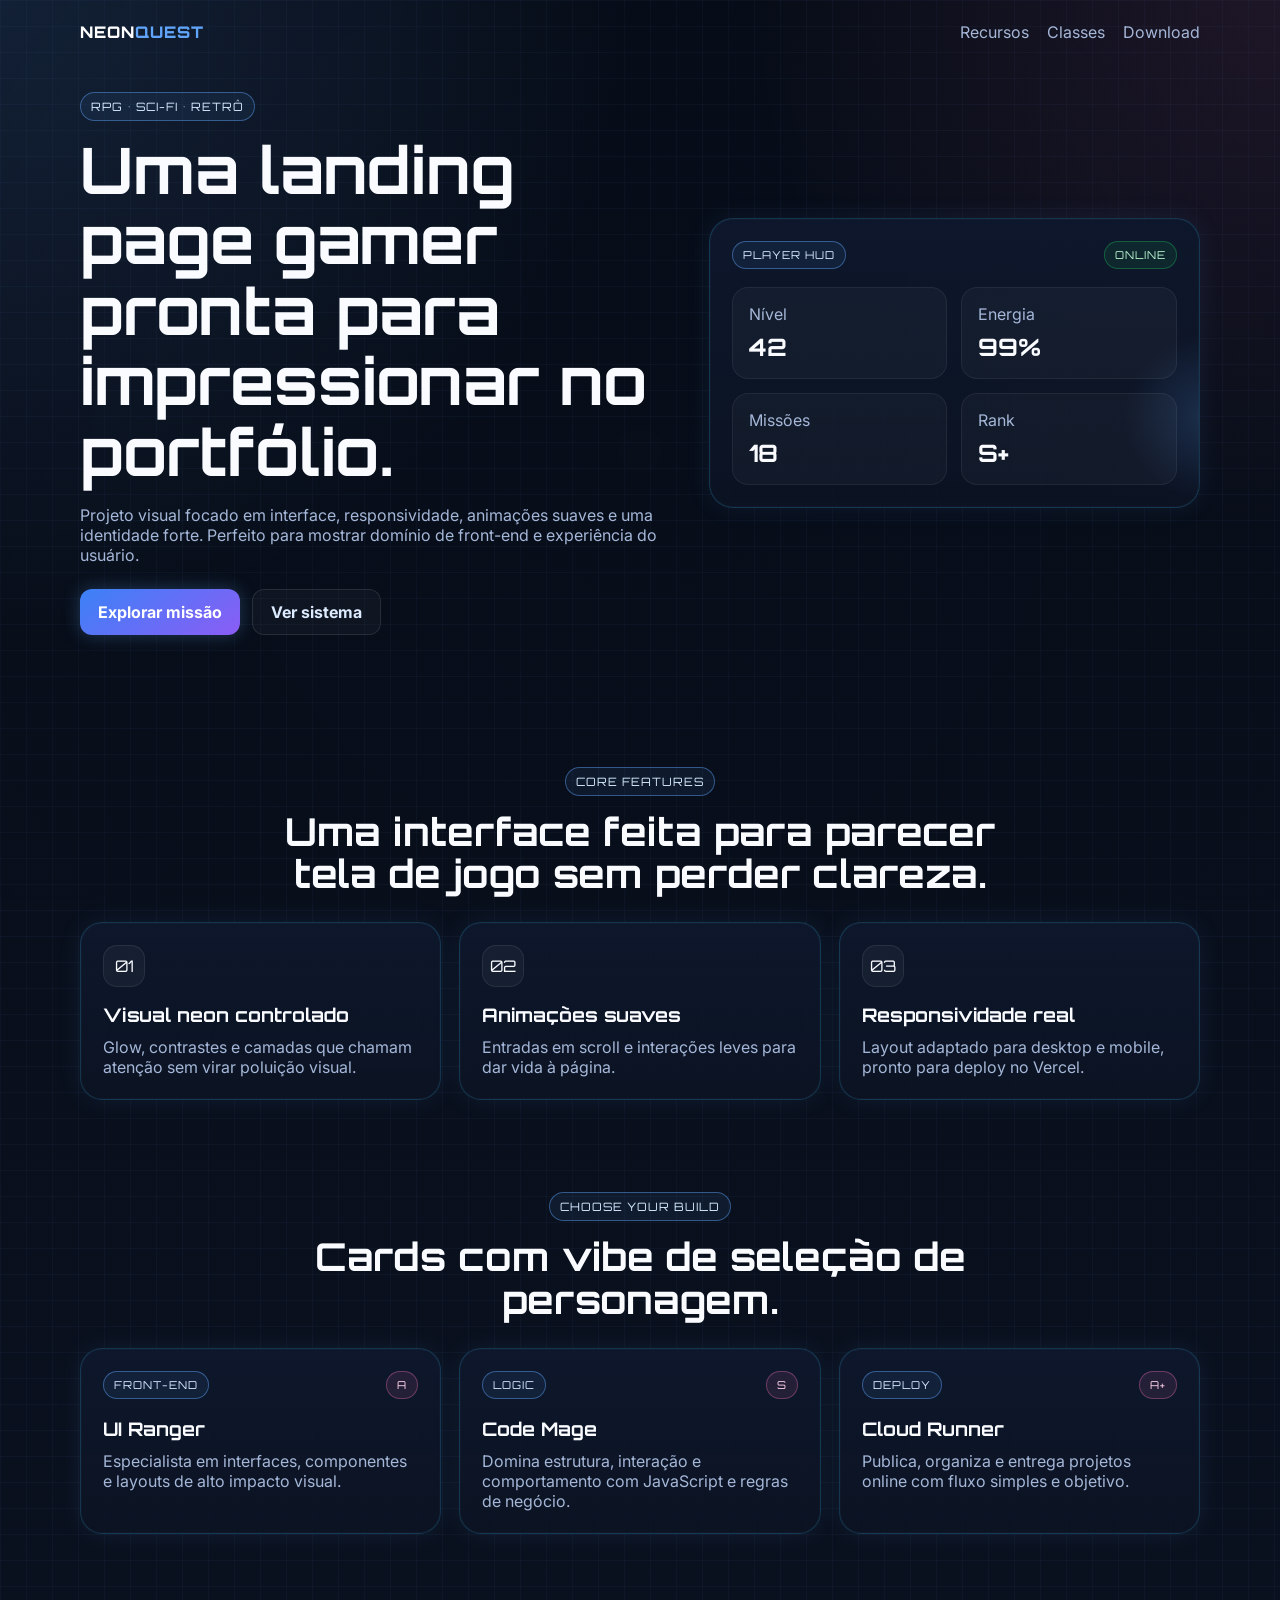
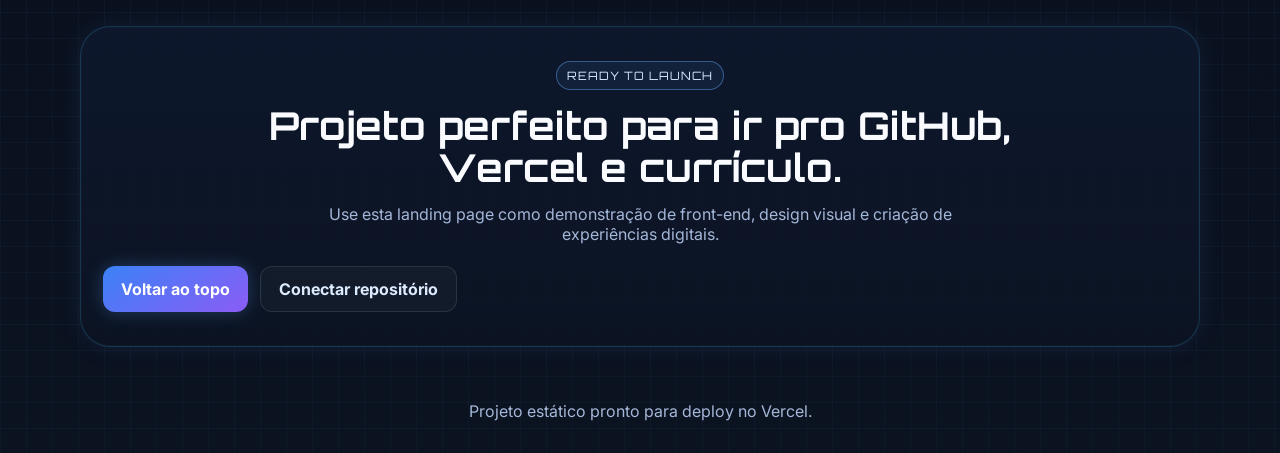
==== index.html @ 458780d5 "Add files via upload" ====
<!DOCTYPE html>
<html lang="pt-BR">
<head>
  <meta charset="UTF-8" />
  <meta name="viewport" content="width=device-width, initial-scale=1.0" />
  <title>Neon Quest | Landing Page Gamer</title>
  <link rel="preconnect" href="https://fonts.googleapis.com">
  <link rel="preconnect" href="https://fonts.gstatic.com" crossorigin>
  <link href="https://fonts.googleapis.com/css2?family=Orbitron:wght@500;700;800&family=Inter:wght@400;500;600;700&display=swap" rel="stylesheet">
  <link rel="stylesheet" href="style.css" />
</head>
<body>
  <div class="noise"></div>

  <header class="hero">
    <nav class="nav container">
      <a href="#topo" class="brand">NEON<span>QUEST</span></a>
      <div class="nav-links">
        <a href="#features">Recursos</a>
        <a href="#classes">Classes</a>
        <a href="#cta">Download</a>
      </div>
    </nav>

    <section id="topo" class="hero-content container">
      <div class="hero-copy reveal">
        <span class="eyebrow">RPG • SCI-FI • RETRÔ</span>
        <h1>Uma landing page gamer pronta para impressionar no portfólio.</h1>
        <p>
          Projeto visual focado em interface, responsividade, animações suaves e uma identidade forte.
          Perfeito para mostrar domínio de front-end e experiência do usuário.
        </p>
        <div class="hero-actions">
          <a href="#cta" class="btn primary">Explorar missão</a>
          <a href="#features" class="btn ghost">Ver sistema</a>
        </div>
      </div>

      <div class="hero-panel reveal delay-1">
        <div class="panel-head">
          <span class="panel-tag">PLAYER HUD</span>
          <span class="panel-status">ONLINE</span>
        </div>

        <div class="stats-grid">
          <article class="stat-card">
            <span>Nível</span>
            <strong>42</strong>
          </article>
          <article class="stat-card">
            <span>Energia</span>
            <strong>99%</strong>
          </article>
          <article class="stat-card">
            <span>Missões</span>
            <strong>18</strong>
          </article>
          <article class="stat-card">
            <span>Rank</span>
            <strong>S+</strong>
          </article>
        </div>
      </div>
    </section>
  </header>

  <main>
    <section id="features" class="section container reveal">
      <div class="section-title">
        <span class="eyebrow">CORE FEATURES</span>
        <h2>Uma interface feita para parecer tela de jogo sem perder clareza.</h2>
      </div>

      <div class="feature-grid">
        <article class="feature-card reveal">
          <span class="feature-icon">01</span>
          <h3>Visual neon controlado</h3>
          <p>Glow, contrastes e camadas que chamam atenção sem virar poluição visual.</p>
        </article>

        <article class="feature-card reveal delay-1">
          <span class="feature-icon">02</span>
          <h3>Animações suaves</h3>
          <p>Entradas em scroll e interações leves para dar vida à página.</p>
        </article>

        <article class="feature-card reveal delay-2">
          <span class="feature-icon">03</span>
          <h3>Responsividade real</h3>
          <p>Layout adaptado para desktop e mobile, pronto para deploy no Vercel.</p>
        </article>
      </div>
    </section>

    <section id="classes" class="section container reveal">
      <div class="section-title">
        <span class="eyebrow">CHOOSE YOUR BUILD</span>
        <h2>Cards com vibe de seleção de personagem.</h2>
      </div>

      <div class="class-grid">
        <article class="class-card reveal">
          <div class="class-top">
            <span class="badge">FRONT-END</span>
            <span class="rank">A</span>
          </div>
          <h3>UI Ranger</h3>
          <p>Especialista em interfaces, componentes e layouts de alto impacto visual.</p>
        </article>

        <article class="class-card reveal delay-1">
          <div class="class-top">
            <span class="badge">LOGIC</span>
            <span class="rank">S</span>
          </div>
          <h3>Code Mage</h3>
          <p>Domina estrutura, interação e comportamento com JavaScript e regras de negócio.</p>
        </article>

        <article class="class-card reveal delay-2">
          <div class="class-top">
            <span class="badge">DEPLOY</span>
            <span class="rank">A+</span>
          </div>
          <h3>Cloud Runner</h3>
          <p>Publica, organiza e entrega projetos online com fluxo simples e objetivo.</p>
        </article>
      </div>
    </section>

    <section id="cta" class="section cta-section container reveal">
      <div class="cta-box">
        <span class="eyebrow">READY TO LAUNCH</span>
        <h2>Projeto perfeito para ir pro GitHub, Vercel e currículo.</h2>
        <p>
          Use esta landing page como demonstração de front-end, design visual e criação de experiências digitais.
        </p>
        <div class="hero-actions">
          <a href="#topo" class="btn primary">Voltar ao topo</a>
          <a href="https://github.com" target="_blank" class="btn ghost">Conectar repositório</a>
        </div>
      </div>
    </section>
  </main>

  <footer class="footer">
    <p>Projeto estático pronto para deploy no Vercel.</p>
  </footer>

  <script src="script.js"></script>
</body>
</html>
---- style.css ----
:root {
  --bg: #070d18;
  --bg-2: #0b1220;
  --panel: rgba(12, 20, 36, 0.86);
  --line: rgba(56, 189, 248, 0.2);
  --line-strong: rgba(96, 165, 250, 0.45);
  --text: #f9fbff;
  --muted: #a5b7d8;
  --primary: #60a5fa;
  --pink: #f472b6;
  --violet: #8b5cf6;
}

* {
  box-sizing: border-box;
  margin: 0;
  padding: 0;
}

html {
  scroll-behavior: smooth;
}

body {
  min-height: 100vh;
  font-family: 'Inter', sans-serif;
  color: var(--text);
  background:
    radial-gradient(circle at top right, rgba(244, 114, 182, 0.1), transparent 22%),
    radial-gradient(circle at top left, rgba(96, 165, 250, 0.14), transparent 26%),
    linear-gradient(rgba(96, 165, 250, 0.045) 1px, transparent 1px),
    linear-gradient(90deg, rgba(96, 165, 250, 0.045) 1px, transparent 1px),
    linear-gradient(180deg, var(--bg), var(--bg-2));
  background-size: auto, auto, 26px 26px, 26px 26px, auto;
  overflow-x: hidden;
}

.noise {
  position: fixed;
  inset: 0;
  pointer-events: none;
  opacity: 0.2;
  background: radial-gradient(circle at center, transparent 0%, rgba(7, 13, 24, 0.35) 100%);
}

.container {
  width: min(1120px, calc(100% - 40px));
  margin: 0 auto;
  position: relative;
  z-index: 1;
}

.nav {
  display: flex;
  justify-content: space-between;
  align-items: center;
  padding: 22px 0 8px;
}

.brand {
  text-decoration: none;
  color: #fff;
  font-family: 'Orbitron', sans-serif;
  font-weight: 800;
  letter-spacing: 1px;
}

.brand span {
  color: var(--primary);
}

.nav-links {
  display: flex;
  gap: 18px;
  flex-wrap: wrap;
}

.nav-links a {
  color: var(--muted);
  text-decoration: none;
}

.hero {
  padding-bottom: 32px;
}

.hero-content {
  display: grid;
  grid-template-columns: 1.1fr 0.9fr;
  gap: 28px;
  align-items: center;
  padding: 42px 0 28px;
}

.eyebrow {
  display: inline-flex;
  margin-bottom: 14px;
  padding: 6px 10px;
  border-radius: 999px;
  border: 1px solid var(--line-strong);
  background: rgba(96, 165, 250, 0.08);
  color: #d7ebff;
  font-family: 'Orbitron', sans-serif;
  font-size: 0.72rem;
  letter-spacing: 1px;
}

.hero-copy h1,
.section-title h2,
.cta-box h2 {
  font-family: 'Orbitron', sans-serif;
  line-height: 1.1;
}

.hero-copy h1 {
  font-size: clamp(2.5rem, 5vw, 4.6rem);
  max-width: 620px;
}

.hero-copy p,
.section-title p,
.feature-card p,
.class-card p,
.cta-box p {
  color: var(--muted);
}

.hero-copy p {
  margin: 18px 0 24px;
  max-width: 600px;
  font-size: 1rem;
}

.hero-actions {
  display: flex;
  gap: 12px;
  flex-wrap: wrap;
}

.btn {
  display: inline-flex;
  align-items: center;
  justify-content: center;
  min-height: 46px;
  padding: 0 18px;
  border-radius: 12px;
  text-decoration: none;
  font-weight: 700;
  transition: transform 0.2s ease, box-shadow 0.2s ease, background 0.2s ease;
}

.btn:hover {
  transform: translateY(-2px);
}

.btn.primary {
  color: #fff;
  background: linear-gradient(145deg, #3b82f6, #8b5cf6);
  box-shadow: 0 0 18px rgba(96, 165, 250, 0.28);
}

.btn.ghost {
  color: #dcebff;
  border: 1px solid rgba(255,255,255,0.1);
  background: rgba(255,255,255,0.03);
}

.hero-panel,
.feature-card,
.class-card,
.cta-box {
  background: linear-gradient(180deg, rgba(14, 24, 44, 0.96), var(--panel));
  border: 1px solid var(--line);
  box-shadow: 0 0 26px rgba(96, 165, 250, 0.09), inset 0 0 0 1px rgba(255,255,255,0.02);
}

.hero-panel {
  border-radius: 24px;
  padding: 22px;
  position: relative;
  overflow: hidden;
}

.hero-panel::before {
  content: "";
  position: absolute;
  inset: auto -20% 0 auto;
  width: 180px;
  height: 180px;
  background: radial-gradient(circle, rgba(96, 165, 250, 0.18), transparent 65%);
}

.panel-head,
.class-top {
  display: flex;
  justify-content: space-between;
  gap: 12px;
  align-items: center;
  margin-bottom: 18px;
}

.panel-tag,
.panel-status,
.badge,
.rank {
  padding: 6px 10px;
  border-radius: 999px;
  font-family: 'Orbitron', sans-serif;
  font-size: 0.68rem;
  letter-spacing: 1px;
}

.panel-tag,
.badge {
  background: rgba(96, 165, 250, 0.08);
  border: 1px solid var(--line-strong);
  color: #d4e8ff;
}

.panel-status {
  background: rgba(34, 197, 94, 0.1);
  border: 1px solid rgba(34, 197, 94, 0.35);
  color: #b8f5cf;
}

.rank {
  background: rgba(244, 114, 182, 0.1);
  border: 1px solid rgba(244, 114, 182, 0.35);
  color: #ffd3eb;
}

.stats-grid {
  display: grid;
  grid-template-columns: repeat(2, minmax(0, 1fr));
  gap: 14px;
}

.stat-card {
  border-radius: 16px;
  padding: 16px;
  background: rgba(255,255,255,0.03);
  border: 1px solid rgba(255,255,255,0.06);
}

.stat-card span {
  display: block;
  color: var(--muted);
  margin-bottom: 8px;
}

.stat-card strong {
  font-family: 'Orbitron', sans-serif;
  font-size: 1.5rem;
}

.section {
  padding: 72px 0 20px;
}

.section-title {
  text-align: center;
  max-width: 780px;
  margin: 0 auto 28px;
}

.section-title h2 {
  font-size: clamp(1.8rem, 3vw, 3rem);
}

.feature-grid,
.class-grid {
  display: grid;
  gap: 18px;
  grid-template-columns: repeat(3, minmax(0, 1fr));
}

.feature-card,
.class-card {
  position: relative;
  border-radius: 22px;
  padding: 22px;
  transition: transform 0.22s ease, border-color 0.22s ease, box-shadow 0.22s ease;
  overflow: hidden;
}

.feature-card::before,
.class-card::before {
  content: "";
  position: absolute;
  top: 16px;
  left: -12px;
  width: 4px;
  height: calc(100% - 32px);
  border-radius: 999px;
  background: linear-gradient(180deg, var(--primary), var(--pink));
  opacity: 0;
  transition: opacity 0.22s ease, left 0.22s ease;
}

.feature-card:hover,
.class-card:hover {
  transform: translateX(10px) translateY(-4px);
  border-color: var(--line-strong);
  box-shadow: 0 0 28px rgba(96, 165, 250, 0.18);
}

.feature-card:hover::before,
.class-card:hover::before {
  opacity: 1;
  left: 12px;
}

.feature-icon {
  display: inline-flex;
  width: 42px;
  height: 42px;
  align-items: center;
  justify-content: center;
  border-radius: 14px;
  background: rgba(255,255,255,0.04);
  border: 1px solid rgba(255,255,255,0.08);
  font-family: 'Orbitron', sans-serif;
  margin-bottom: 16px;
}

.feature-card h3,
.class-card h3 {
  font-family: 'Orbitron', sans-serif;
  margin-bottom: 10px;
}

.cta-section {
  padding-bottom: 54px;
}

.cta-box {
  border-radius: 30px;
  text-align: center;
  padding: 34px 22px;
}

.cta-box h2 {
  max-width: 760px;
  margin: 0 auto;
  font-size: clamp(1.8rem, 3vw, 2.8rem);
}

.cta-box p {
  max-width: 650px;
  margin: 16px auto 22px;
}

.footer {
  text-align: center;
  color: var(--muted);
  padding: 0 20px 32px;
}

.reveal {
  opacity: 0;
  transform: translateY(24px);
  transition: opacity 0.7s ease, transform 0.7s ease;
}

.reveal.show {
  opacity: 1;
  transform: translateY(0);
}

.delay-1 {
  transition-delay: 0.12s;
}

.delay-2 {
  transition-delay: 0.22s;
}

@media (max-width: 980px) {
  .hero-content,
  .feature-grid,
  .class-grid {
    grid-template-columns: 1fr;
  }

  .hero-copy h1 {
    max-width: none;
  }
}

@media (max-width: 720px) {
  .nav {
    flex-direction: column;
    gap: 14px;
  }

  .nav-links {
    justify-content: center;
  }

  .stats-grid {
    grid-template-columns: 1fr 1fr;
  }
}

@media (max-width: 520px) {
  .stats-grid {
    grid-template-columns: 1fr;
  }
}
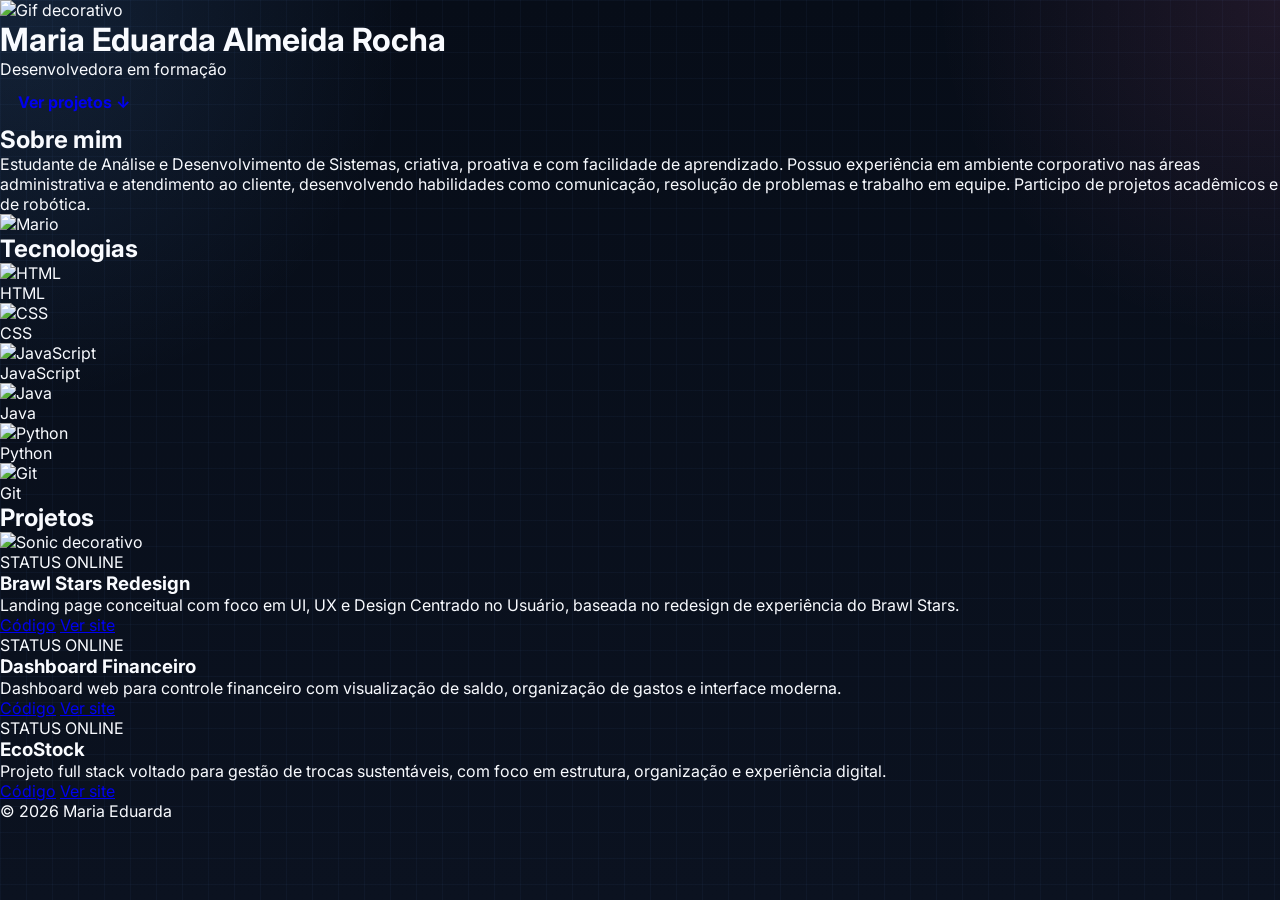
==== commit 7e89f554: "Update index.html" ====
--- a/index.html
+++ b/index.html
@@ -1,152 +1,130 @@
 <!DOCTYPE html>
-<html lang="pt-BR">
+<html lang="pt-br">
 <head>
-  <meta charset="UTF-8" />
-  <meta name="viewport" content="width=device-width, initial-scale=1.0" />
-  <title>Neon Quest | Landing Page Gamer</title>
+<link rel="icon" href="https://media.tenor.com/RDN--Z-LMFgAAAAi/sonic-sonic-advance.gif" type="image/png">
+  <meta charset="UTF-8">
+  <meta name="viewport" content="width=device-width, initial-scale=1.0">
+  <title>Maria Eduarda | Portfólio</title>
+
   <link rel="preconnect" href="https://fonts.googleapis.com">
   <link rel="preconnect" href="https://fonts.gstatic.com" crossorigin>
-  <link href="https://fonts.googleapis.com/css2?family=Orbitron:wght@500;700;800&family=Inter:wght@400;500;600;700&display=swap" rel="stylesheet">
-  <link rel="stylesheet" href="style.css" />
+  <link href="https://fonts.googleapis.com/css2?family=Orbitron:wght@400;600;700&family=Inter:wght@400;500;600&display=swap" rel="stylesheet">
+
+  <link rel="stylesheet" href="style.css">
 </head>
 <body>
-  <div class="noise"></div>
 
-  <header class="hero">
-    <nav class="nav container">
-      <a href="#topo" class="brand">NEON<span>QUEST</span></a>
-      <div class="nav-links">
-        <a href="#features">Recursos</a>
-        <a href="#classes">Classes</a>
-        <a href="#cta">Download</a>
-      </div>
-    </nav>
+  <header>
+    <img src="https://media.tenor.com/698Kh7cOm18AAAAi/shadow-the-hedgehog.gif" alt="Gif decorativo" class="char-topo">
 
-    <section id="topo" class="hero-content container">
-      <div class="hero-copy reveal">
-        <span class="eyebrow">RPG • SCI-FI • RETRÔ</span>
-        <h1>Uma landing page gamer pronta para impressionar no portfólio.</h1>
-        <p>
-          Projeto visual focado em interface, responsividade, animações suaves e uma identidade forte.
-          Perfeito para mostrar domínio de front-end e experiência do usuário.
-        </p>
-        <div class="hero-actions">
-          <a href="#cta" class="btn primary">Explorar missão</a>
-          <a href="#features" class="btn ghost">Ver sistema</a>
-        </div>
+    <h1>Maria Eduarda Almeida Rocha</h1>
+    <p>Desenvolvedora em formação</p>
+    <a href="#projetos" class="btn destaque">Ver projetos ↓</a>
+  </header>
+
+  <section class="sobre">
+    <h2>Sobre mim</h2>
+    <p>
+      Estudante de Análise e Desenvolvimento de Sistemas, criativa, proativa e com facilidade de aprendizado.
+      Possuo experiência em ambiente corporativo nas áreas administrativa e atendimento ao cliente, desenvolvendo habilidades como comunicação,
+      resolução de problemas e trabalho em equipe. Participo de projetos acadêmicos e de robótica.
+    </p>
+  </section>
+
+  <section class="skills">
+    <div class="decoracao-titulo">
+      <img src="https://media.tenor.com/xXUf2hMuLo8AAAAi/16-bit-mario.gif" alt="Mario" class="char-section">
+    </div>
+
+    <h2>Tecnologias</h2>
+
+    <div class="grid">
+      <div class="tech">
+        <img src="https://cdn.jsdelivr.net/gh/devicons/devicon/icons/html5/html5-original.svg" alt="HTML">
+        <p>HTML</p>
       </div>
 
-      <div class="hero-panel reveal delay-1">
-        <div class="panel-head">
-          <span class="panel-tag">PLAYER HUD</span>
-          <span class="panel-status">ONLINE</span>
-        </div>
-
-        <div class="stats-grid">
-          <article class="stat-card">
-            <span>Nível</span>
-            <strong>42</strong>
-          </article>
-          <article class="stat-card">
-            <span>Energia</span>
-            <strong>99%</strong>
-          </article>
-          <article class="stat-card">
-            <span>Missões</span>
-            <strong>18</strong>
-          </article>
-          <article class="stat-card">
-            <span>Rank</span>
-            <strong>S+</strong>
-          </article>
-        </div>
-      </div>
-    </section>
-  </header>
-
-  <main>
-    <section id="features" class="section container reveal">
-      <div class="section-title">
-        <span class="eyebrow">CORE FEATURES</span>
-        <h2>Uma interface feita para parecer tela de jogo sem perder clareza.</h2>
+      <div class="tech">
+        <img src="https://cdn.jsdelivr.net/gh/devicons/devicon/icons/css3/css3-original.svg" alt="CSS">
+        <p>CSS</p>
       </div>
 
-      <div class="feature-grid">
-        <article class="feature-card reveal">
-          <span class="feature-icon">01</span>
-          <h3>Visual neon controlado</h3>
-          <p>Glow, contrastes e camadas que chamam atenção sem virar poluição visual.</p>
-        </article>
-
-        <article class="feature-card reveal delay-1">
-          <span class="feature-icon">02</span>
-          <h3>Animações suaves</h3>
-          <p>Entradas em scroll e interações leves para dar vida à página.</p>
-        </article>
-
-        <article class="feature-card reveal delay-2">
-          <span class="feature-icon">03</span>
-          <h3>Responsividade real</h3>
-          <p>Layout adaptado para desktop e mobile, pronto para deploy no Vercel.</p>
-        </article>
-      </div>
-    </section>
-
-    <section id="classes" class="section container reveal">
-      <div class="section-title">
-        <span class="eyebrow">CHOOSE YOUR BUILD</span>
-        <h2>Cards com vibe de seleção de personagem.</h2>
+      <div class="tech">
+        <img src="https://cdn.jsdelivr.net/gh/devicons/devicon/icons/javascript/javascript-original.svg" alt="JavaScript">
+        <p>JavaScript</p>
       </div>
 
-      <div class="class-grid">
-        <article class="class-card reveal">
-          <div class="class-top">
-            <span class="badge">FRONT-END</span>
-            <span class="rank">A</span>
-          </div>
-          <h3>UI Ranger</h3>
-          <p>Especialista em interfaces, componentes e layouts de alto impacto visual.</p>
-        </article>
+      <div class="tech">
+        <img src="https://cdn.jsdelivr.net/gh/devicons/devicon/icons/java/java-original.svg" alt="Java">
+        <p>Java</p>
+      </div>
 
-        <article class="class-card reveal delay-1">
-          <div class="class-top">
-            <span class="badge">LOGIC</span>
-            <span class="rank">S</span>
-          </div>
-          <h3>Code Mage</h3>
-          <p>Domina estrutura, interação e comportamento com JavaScript e regras de negócio.</p>
-        </article>
+      <div class="tech">
+        <img src="https://cdn.jsdelivr.net/gh/devicons/devicon/icons/python/python-original.svg" alt="Python">
+        <p>Python</p>
+      </div>
 
-        <article class="class-card reveal delay-2">
-          <div class="class-top">
-            <span class="badge">DEPLOY</span>
-            <span class="rank">A+</span>
-          </div>
-          <h3>Cloud Runner</h3>
-          <p>Publica, organiza e entrega projetos online com fluxo simples e objetivo.</p>
-        </article>
+      <div class="tech">
+        <img src="https://cdn.jsdelivr.net/gh/devicons/devicon/icons/git/git-original.svg" alt="Git">
+        <p>Git</p>
       </div>
-    </section>
+    </div>
+  </section>
 
-    <section id="cta" class="section cta-section container reveal">
-      <div class="cta-box">
-        <span class="eyebrow">READY TO LAUNCH</span>
-        <h2>Projeto perfeito para ir pro GitHub, Vercel e currículo.</h2>
-        <p>
-          Use esta landing page como demonstração de front-end, design visual e criação de experiências digitais.
-        </p>
-        <div class="hero-actions">
-          <a href="#topo" class="btn primary">Voltar ao topo</a>
-          <a href="https://github.com" target="_blank" class="btn ghost">Conectar repositório</a>
-        </div>
-      </div>
-    </section>
-  </main>
+  <section id="projetos" class="projetos">
+  <h2>Projetos</h2>
 
-  <footer class="footer">
-    <p>Projeto estático pronto para deploy no Vercel.</p>
+  <div class="card">
+    <img src="https://media.tenor.com/c8WGX3os-WAAAAAi/sonic-corriendo.gif" alt="Sonic decorativo" class="card-char">
+
+    <div class="card-top">
+      <span class="status-badge">STATUS</span>
+      <span class="status-value">ONLINE</span>
+    </div>
+
+    <h3>Brawl Stars Redesign</h3>
+    <p>Landing page conceitual com foco em UI, UX e Design Centrado no Usuário, baseada no redesign de experiência do Brawl Stars.</p>
+
+    <div class="botoes">
+      <a href="https://github.com/almeidamadutw/page-test/tree/main" target="_blank" class="btn-card">Código</a>
+      <a href="https://page-test-coral.vercel.app/" target="_blank" class="btn-card site">Ver site</a>
+    </div>
+  </div>
+
+  <div class="card">
+    <div class="card-top">
+      <span class="status-badge">STATUS</span>
+      <span class="status-value">ONLINE</span>
+    </div>
+
+    <h3>Dashboard Financeiro</h3>
+    <p>Dashboard web para controle financeiro com visualização de saldo, organização de gastos e interface moderna.</p>
+
+    <div class="botoes">
+      <a href="https://github.com/almeidamadutw/dash-finaceiro" target="_blank" class="btn-card">Código</a>
+      <a href="https://dash-finaceiro.vercel.app" target="_blank" class="btn-card site">Ver site</a>
+    </div>
+  </div>
+
+  <div class="card">
+    <div class="card-top">
+      <span class="status-badge">STATUS</span>
+      <span class="status-value">ONLINE</span>
+    </div>
+
+    <h3>EcoStock</h3>
+    <p>Projeto full stack voltado para gestão de trocas sustentáveis, com foco em estrutura, organização e experiência digital.</p>
+
+    <div class="botoes">
+      <a href="https://github.com/almeidamadutw/ecostock-backend" target="_blank" class="btn-card">Código</a>
+      <a href="https://ecostock-backend.vercel.app/" target="_blank" class="btn-card site">Ver site</a>
+    </div>
+  </div>
+</section>
+
+  <footer>
+    <p>© 2026 Maria Eduarda</p>
   </footer>
 
-  <script src="script.js"></script>
 </body>
 </html>
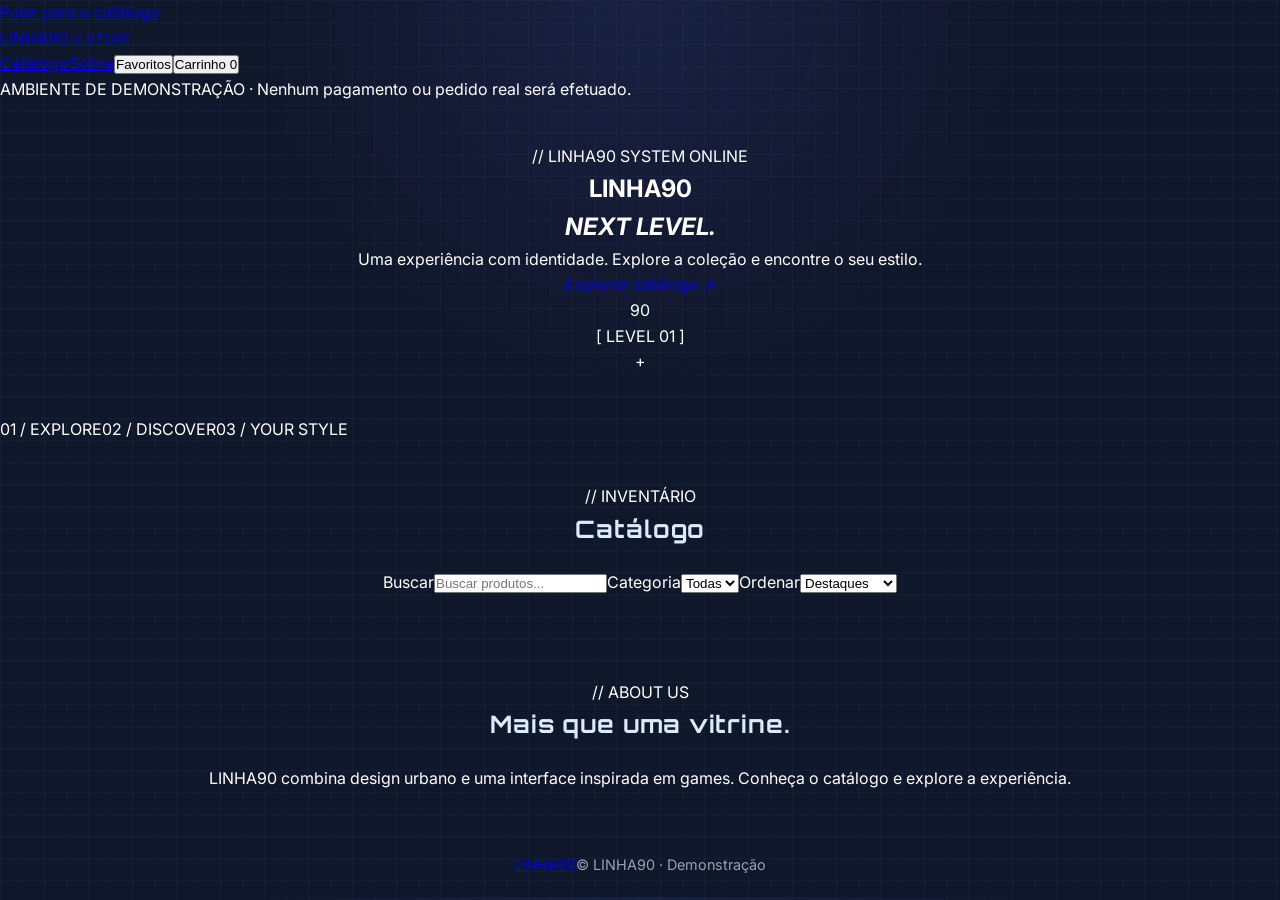
==== commit fff7ac3e: "feat: nova vitrine LINHA90 preservando identidade gamer" ====
--- a/index.html
+++ b/index.html
@@ -1,130 +1,30 @@
-<!DOCTYPE html>
-<html lang="pt-br">
+<!doctype html>
+<html lang="pt-BR">
 <head>
-<link rel="icon" href="https://media.tenor.com/RDN--Z-LMFgAAAAi/sonic-sonic-advance.gif" type="image/png">
-  <meta charset="UTF-8">
-  <meta name="viewport" content="width=device-width, initial-scale=1.0">
-  <title>Maria Eduarda | Portfólio</title>
-
-  <link rel="preconnect" href="https://fonts.googleapis.com">
-  <link rel="preconnect" href="https://fonts.gstatic.com" crossorigin>
-  <link href="https://fonts.googleapis.com/css2?family=Orbitron:wght@400;600;700&family=Inter:wght@400;500;600&display=swap" rel="stylesheet">
-
-  <link rel="stylesheet" href="style.css">
+<meta charset="utf-8">
+<meta name="viewport" content="width=device-width,initial-scale=1">
+<meta name="theme-color" content="#0f172a">
+<meta name="description" content="LINHA90 — uma nova experiência de loja.">
+<title>LINHA90 | Loja</title>
+<link rel="preconnect" href="https://fonts.googleapis.com">
+<link rel="preconnect" href="https://fonts.gstatic.com" crossorigin>
+<link href="https://fonts.googleapis.com/css2?family=Orbitron:wght@400;600;700;900&family=Inter:wght@400;500;600;700&display=swap" rel="stylesheet">
+<link rel="stylesheet" href="style.css">
+<link rel="stylesheet" href="store.css">
+<script defer src="store.js"></script>
 </head>
-<body>
-
-  <header>
-    <img src="https://media.tenor.com/698Kh7cOm18AAAAi/shadow-the-hedgehog.gif" alt="Gif decorativo" class="char-topo">
-
-    <h1>Maria Eduarda Almeida Rocha</h1>
-    <p>Desenvolvedora em formação</p>
-    <a href="#projetos" class="btn destaque">Ver projetos ↓</a>
-  </header>
-
-  <section class="sobre">
-    <h2>Sobre mim</h2>
-    <p>
-      Estudante de Análise e Desenvolvimento de Sistemas, criativa, proativa e com facilidade de aprendizado.
-      Possuo experiência em ambiente corporativo nas áreas administrativa e atendimento ao cliente, desenvolvendo habilidades como comunicação,
-      resolução de problemas e trabalho em equipe. Participo de projetos acadêmicos e de robótica.
-    </p>
-  </section>
-
-  <section class="skills">
-    <div class="decoracao-titulo">
-      <img src="https://media.tenor.com/xXUf2hMuLo8AAAAi/16-bit-mario.gif" alt="Mario" class="char-section">
-    </div>
-
-    <h2>Tecnologias</h2>
-
-    <div class="grid">
-      <div class="tech">
-        <img src="https://cdn.jsdelivr.net/gh/devicons/devicon/icons/html5/html5-original.svg" alt="HTML">
-        <p>HTML</p>
-      </div>
-
-      <div class="tech">
-        <img src="https://cdn.jsdelivr.net/gh/devicons/devicon/icons/css3/css3-original.svg" alt="CSS">
-        <p>CSS</p>
-      </div>
-
-      <div class="tech">
-        <img src="https://cdn.jsdelivr.net/gh/devicons/devicon/icons/javascript/javascript-original.svg" alt="JavaScript">
-        <p>JavaScript</p>
-      </div>
-
-      <div class="tech">
-        <img src="https://cdn.jsdelivr.net/gh/devicons/devicon/icons/java/java-original.svg" alt="Java">
-        <p>Java</p>
-      </div>
-
-      <div class="tech">
-        <img src="https://cdn.jsdelivr.net/gh/devicons/devicon/icons/python/python-original.svg" alt="Python">
-        <p>Python</p>
-      </div>
-
-      <div class="tech">
-        <img src="https://cdn.jsdelivr.net/gh/devicons/devicon/icons/git/git-original.svg" alt="Git">
-        <p>Git</p>
-      </div>
-    </div>
-  </section>
-
-  <section id="projetos" class="projetos">
-  <h2>Projetos</h2>
-
-  <div class="card">
-    <img src="https://media.tenor.com/c8WGX3os-WAAAAAi/sonic-corriendo.gif" alt="Sonic decorativo" class="card-char">
-
-    <div class="card-top">
-      <span class="status-badge">STATUS</span>
-      <span class="status-value">ONLINE</span>
-    </div>
-
-    <h3>Brawl Stars Redesign</h3>
-    <p>Landing page conceitual com foco em UI, UX e Design Centrado no Usuário, baseada no redesign de experiência do Brawl Stars.</p>
-
-    <div class="botoes">
-      <a href="https://github.com/almeidamadutw/page-test/tree/main" target="_blank" class="btn-card">Código</a>
-      <a href="https://page-test-coral.vercel.app/" target="_blank" class="btn-card site">Ver site</a>
-    </div>
-  </div>
-
-  <div class="card">
-    <div class="card-top">
-      <span class="status-badge">STATUS</span>
-      <span class="status-value">ONLINE</span>
-    </div>
-
-    <h3>Dashboard Financeiro</h3>
-    <p>Dashboard web para controle financeiro com visualização de saldo, organização de gastos e interface moderna.</p>
-
-    <div class="botoes">
-      <a href="https://github.com/almeidamadutw/dash-finaceiro" target="_blank" class="btn-card">Código</a>
-      <a href="https://dash-finaceiro.vercel.app" target="_blank" class="btn-card site">Ver site</a>
-    </div>
-  </div>
-
-  <div class="card">
-    <div class="card-top">
-      <span class="status-badge">STATUS</span>
-      <span class="status-value">ONLINE</span>
-    </div>
-
-    <h3>EcoStock</h3>
-    <p>Projeto full stack voltado para gestão de trocas sustentáveis, com foco em estrutura, organização e experiência digital.</p>
-
-    <div class="botoes">
-      <a href="https://github.com/almeidamadutw/ecostock-backend" target="_blank" class="btn-card">Código</a>
-      <a href="https://ecostock-backend.vercel.app/" target="_blank" class="btn-card site">Ver site</a>
-    </div>
-  </div>
-</section>
-
-  <footer>
-    <p>© 2026 Maria Eduarda</p>
-  </footer>
-
-</body>
-</html>
+<body class="store-page" data-page="store">
+<a class="skip" href="#catalogo">Pular para o catálogo</a>
+<nav class="nav"><a class="brand" href="./">LINHA<span>90</span><small> // STORE</small></a><div class="navlinks"><a href="#catalogo">Catálogo</a><a href="#sobre">Sobre</a><button id="favorites" class="ghost" type="button" aria-pressed="false">Favoritos</button><button id="cart-open" type="button" class="action">Carrinho <span id="cart-count">0</span></button></div></nav>
+<main>
+<div class="notice" role="status">AMBIENTE DE DEMONSTRAÇÃO · Nenhum pagamento ou pedido real será efetuado.</div>
+<section class="hero"><div><div class="eyebrow"><i></i> // LINHA90 SYSTEM ONLINE</div><h1>LINHA<span>90</span><br> <em>NEXT LEVEL.</em></h1><p>Uma experiência com identidade. Explore a coleção e encontre o seu estilo.</p><a class="action" href="#catalogo">Explorar catálogo ↗</a></div><div class="hero-art" aria-hidden="true"><div class="orbit orbit-a"></div><div class="orbit orbit-b"></div><div class="art-core">90</div><div class="art-tag">[ LEVEL 01 ]</div><div class="art-cross">+</div></div></section>
+<div class="hud-strip"><span>01 / EXPLORE</span><span>02 / DISCOVER</span><span>03 / YOUR STYLE</span></div>
+<section id="catalogo" class="catalog"><div class="heading"><div><div class="eyebrow">// INVENTÁRIO</div><h2>Catálogo</h2></div><span id="result-count" class="muted"></span></div><div class="toolbar"><label><span>Buscar</span><input id="search" type="search" placeholder="Buscar produtos..."></label><label><span>Categoria</span><select id="category"><option value="">Todas</option></select></label><label><span>Ordenar</span><select id="sort"><option value="new">Destaques</option><option value="asc">Menor preço</option><option value="desc">Maior preço</option><option value="name">Nome</option></select></label></div><div id="product-grid" class="products" aria-live="polite"></div></section>
+<section id="sobre" class="about"><div class="eyebrow">// ABOUT US</div><h2>Mais que uma vitrine.</h2><p>LINHA90 combina design urbano e uma interface inspirada em games. Conheça o catálogo e explore a experiência.</p></section>
+</main>
+<footer class="store-footer"><a class="brand" href="./">LINHA<span>90</span></a><span>© LINHA90 · Demonstração</span></footer>
+<dialog id="product-dialog" class="modal"><div class="dialog-head"><h2>Detalhes</h2><button class="ghost close-dialog" type="button" aria-label="Fechar">×</button></div><div id="product-detail"></div></dialog>
+<dialog id="cart-dialog" class="modal"><div class="dialog-head"><h2>Seu carrinho</h2><button class="ghost close-dialog" type="button" aria-label="Fechar">×</button></div><div id="cart-items"></div><div id="cart-summary"></div><button id="demo-order" class="action full" type="button">Simular pedido</button><p class="muted small">Simulação local, sem dados pessoais, cobrança ou entrega.</p></dialog>
+<div id="toast" role="status" aria-live="polite"></div>
+</body></html>
--- a/style.css
+++ b/style.css
@@ -1,20 +1,7 @@
-:root {
-  --bg: #070d18;
-  --bg-2: #0b1220;
-  --panel: rgba(12, 20, 36, 0.86);
-  --line: rgba(56, 189, 248, 0.2);
-  --line-strong: rgba(96, 165, 250, 0.45);
-  --text: #f9fbff;
-  --muted: #a5b7d8;
-  --primary: #60a5fa;
-  --pink: #f472b6;
-  --violet: #8b5cf6;
-}
-
 * {
-  box-sizing: border-box;
   margin: 0;
   padding: 0;
+  box-sizing: border-box;
 }
 
 html {
@@ -22,388 +9,314 @@
 }
 
 body {
-  min-height: 100vh;
   font-family: 'Inter', sans-serif;
-  color: var(--text);
-  background:
-    radial-gradient(circle at top right, rgba(244, 114, 182, 0.1), transparent 22%),
-    radial-gradient(circle at top left, rgba(96, 165, 250, 0.14), transparent 26%),
-    linear-gradient(rgba(96, 165, 250, 0.045) 1px, transparent 1px),
-    linear-gradient(90deg, rgba(96, 165, 250, 0.045) 1px, transparent 1px),
-    linear-gradient(180deg, var(--bg), var(--bg-2));
-  background-size: auto, auto, 26px 26px, 26px 26px, auto;
-  overflow-x: hidden;
-}
-
-.noise {
-  position: fixed;
-  inset: 0;
-  pointer-events: none;
-  opacity: 0.2;
-  background: radial-gradient(circle at center, transparent 0%, rgba(7, 13, 24, 0.35) 100%);
-}
-
-.container {
-  width: min(1120px, calc(100% - 40px));
+  background-color: #0f172a;
+  background-image:
+    linear-gradient(rgba(59, 130, 246, 0.06) 1px, transparent 1px),
+    linear-gradient(90deg, rgba(59, 130, 246, 0.06) 1px, transparent 1px),
+    radial-gradient(circle at top, rgba(99, 102, 241, 0.12), transparent 35%);
+  background-size: 22px 22px, 22px 22px, auto;
+  color: #ffffff;
+  line-height: 1.6;
+}
+
+header {
+  text-align: center;
+  padding: 50px 20px 24px;
+}
+
+header h1 {
+  font-family: 'Orbitron', sans-serif;
+  font-size: 2.2rem;
+  margin-bottom: 10px;
+  letter-spacing: 1px;
+}
+
+header p {
+  color: #a8b7d4;
+  margin-bottom: 14px;
+}
+
+.char-topo {
+  width: 90px;
+  margin-bottom: 12px;
+}
+
+.btn {
+  display: inline-block;
+  padding: 12px 18px;
+  text-decoration: none;
+  color: #ffffff;
+  border-radius: 6px;
+  font-weight: 600;
+  transition: 0.25s ease;
+  font-family: 'Orbitron', sans-serif;
+  font-size: 0.9rem;
+  letter-spacing: 0.5px;
+}
+
+.destaque {
+  background: linear-gradient(145deg, #3b82f6, #2563eb);
+  border: 1px solid #7db6ff;
+  box-shadow: 0 0 14px rgba(59, 130, 246, 0.35);
+}
+
+.destaque:hover {
+  transform: translateY(-2px) scale(1.03);
+  box-shadow: 0 0 20px rgba(96, 165, 250, 0.55);
+}
+
+section {
+  max-width: 950px;
   margin: 0 auto;
+  padding: 42px 20px;
+  text-align: center;
+}
+
+h2 {
+  font-family: 'Orbitron', sans-serif;
+  margin-bottom: 22px;
+  font-size: 1.5rem;
+  letter-spacing: 1px;
+  color: #dbeafe;
+}
+
+.sobre p {
+  max-width: 760px;
+  margin: 0 auto;
+  color: #c7d2e6;
+}
+
+.decoracao-titulo {
+  text-align: center;
+}
+
+.char-section {
+  width: 70px;
+  margin-bottom: 8px;
+}
+
+.grid {
+  display: grid;
+  grid-template-columns: repeat(auto-fit, minmax(95px, 110px));
+  gap: 16px;
+  justify-content: center;
+  margin-top: 10px;
+}
+
+.tech {
   position: relative;
-  z-index: 1;
-}
-
-.nav {
+  background: linear-gradient(180deg, #243b5c 0%, #17263d 100%);
+  border: 1px solid rgba(125, 182, 255, 0.28);
+  box-shadow:
+    inset 0 0 10px rgba(255, 255, 255, 0.03),
+    0 0 10px rgba(30, 64, 175, 0.08);
+  border-radius: 8px;
+  width: 100px;
+  min-height: 105px;
+  padding: 14px 10px;
   display: flex;
-  justify-content: space-between;
-  align-items: center;
-  padding: 22px 0 8px;
-}
-
-.brand {
-  text-decoration: none;
-  color: #fff;
-  font-family: 'Orbitron', sans-serif;
-  font-weight: 800;
-  letter-spacing: 1px;
-}
-
-.brand span {
-  color: var(--primary);
-}
-
-.nav-links {
-  display: flex;
-  gap: 18px;
-  flex-wrap: wrap;
-}
-
-.nav-links a {
-  color: var(--muted);
-  text-decoration: none;
-}
-
-.hero {
-  padding-bottom: 32px;
-}
-
-.hero-content {
-  display: grid;
-  grid-template-columns: 1.1fr 0.9fr;
-  gap: 28px;
-  align-items: center;
-  padding: 42px 0 28px;
-}
-
-.eyebrow {
-  display: inline-flex;
-  margin-bottom: 14px;
-  padding: 6px 10px;
-  border-radius: 999px;
-  border: 1px solid var(--line-strong);
-  background: rgba(96, 165, 250, 0.08);
-  color: #d7ebff;
-  font-family: 'Orbitron', sans-serif;
-  font-size: 0.72rem;
-  letter-spacing: 1px;
-}
-
-.hero-copy h1,
-.section-title h2,
-.cta-box h2 {
-  font-family: 'Orbitron', sans-serif;
-  line-height: 1.1;
-}
-
-.hero-copy h1 {
-  font-size: clamp(2.5rem, 5vw, 4.6rem);
-  max-width: 620px;
-}
-
-.hero-copy p,
-.section-title p,
-.feature-card p,
-.class-card p,
-.cta-box p {
-  color: var(--muted);
-}
-
-.hero-copy p {
-  margin: 18px 0 24px;
-  max-width: 600px;
-  font-size: 1rem;
-}
-
-.hero-actions {
-  display: flex;
-  gap: 12px;
-  flex-wrap: wrap;
-}
-
-.btn {
-  display: inline-flex;
+  flex-direction: column;
   align-items: center;
   justify-content: center;
-  min-height: 46px;
-  padding: 0 18px;
-  border-radius: 12px;
+  transition: 0.25s ease;
+}
+
+.tech::before {
+  content: "";
+  position: absolute;
+  inset: 0;
+  border-radius: 8px;
+  pointer-events: none;
+  box-shadow: inset 0 0 0 1px rgba(255, 255, 255, 0.03);
+}
+
+.tech::after {
+  content: ">";
+  position: absolute;
+  left: -14px;
+  top: 50%;
+  transform: translateY(-50%);
+  color: #7dd3fc;
+  font-family: 'Orbitron', sans-serif;
+  font-size: 1rem;
+  opacity: 0;
+  transition: 0.25s ease;
+}
+
+.tech img {
+  width: 40px;
+  height: 40px;
+}
+
+.tech p {
+  margin-top: 8px;
+  font-size: 0.78rem;
+  color: #e5eefc;
+  text-align: center;
+  width: 100%;
+  font-family: 'Orbitron', sans-serif;
+  letter-spacing: 0.5px;
+}
+
+.tech:hover {
+  transform: translateX(8px) scale(1.04);
+  border-color: #60a5fa;
+  box-shadow:
+    0 0 16px rgba(59, 130, 246, 0.4),
+    inset 0 0 12px rgba(96, 165, 250, 0.12);
+}
+
+.tech:hover::after {
+  opacity: 1;
+}
+
+.projetos {
+  margin-top: 10px;
+}
+
+.card {
+  position: relative;
+  overflow: visible;
+  text-align: left;
+  background: linear-gradient(145deg, #1b2b44, #0f172a);
+  border: 2px solid rgba(59, 130, 246, 0.28);
+  border-radius: 8px;
+  padding: 22px 20px 20px;
+  margin-bottom: 22px;
+  transition: 0.28s ease;
+  box-shadow:
+    inset 0 0 10px rgba(0, 0, 0, 0.45),
+    0 0 10px rgba(59, 130, 246, 0.08);
+}
+
+.card::after {
+  content: "";
+  position: absolute;
+  inset: 0;
+  border-radius: 8px;
+  pointer-events: none;
+  box-shadow: inset 0 0 0 1px rgba(255, 255, 255, 0.03);
+}
+
+.card::before {
+  content: "";
+  position: absolute;
+  left: 8px;
+  top: 8px;
+  bottom: 8px;
+  width: 3px;
+  border-radius: 999px;
+  background: linear-gradient(180deg, #60a5fa, #2563eb);
+  opacity: 0.45;
+  transition: 0.25s ease;
+}
+
+.card:hover {
+  transform: translateX(10px) scale(1.015);
+  border-color: #60a5fa;
+  box-shadow:
+    0 0 20px rgba(59, 130, 246, 0.35),
+    inset 0 0 10px rgba(96, 165, 250, 0.1);
+}
+
+.card:hover::before {
+  opacity: 1;
+  box-shadow: 0 0 12px rgba(96, 165, 250, 0.55);
+}
+
+.card-top {
+  display: flex;
+  gap: 10px;
+  align-items: center;
+  margin-bottom: 10px;
+}
+
+.status-badge,
+.status-value {
+  font-family: 'Orbitron', sans-serif;
+  font-size: 0.62rem;
+  letter-spacing: 1px;
+  border-radius: 4px;
+  padding: 4px 8px;
+}
+
+.status-badge {
+  background: #0b1220;
+  border: 1px solid #3b82f6;
+  color: #7dd3fc;
+}
+
+.status-value {
+  background: rgba(34, 197, 94, 0.12);
+  border: 1px solid rgba(34, 197, 94, 0.4);
+  color: #86efac;
+}
+
+.card h3 {
+  font-family: 'Orbitron', sans-serif;
+  font-size: 1.05rem;
+  margin-bottom: 8px;
+  color: #f8fbff;
+  letter-spacing: 0.6px;
+}
+
+.card p {
+  color: #b8c7dc;
+  font-size: 0.95rem;
+  max-width: 90%;
+}
+
+.card-char {
+  width: 52px;
+  position: absolute;
+  top: -18px;
+  right: 14px;
+}
+
+.botoes {
+  margin-top: 14px;
+}
+
+.btn-card {
+  display: inline-block;
+  padding: 9px 14px;
+  background: linear-gradient(145deg, #3b82f6, #2563eb);
+  border: 1px solid #7db6ff;
+  border-radius: 5px;
+  color: #ffffff;
   text-decoration: none;
-  font-weight: 700;
-  transition: transform 0.2s ease, box-shadow 0.2s ease, background 0.2s ease;
-}
-
-.btn:hover {
-  transform: translateY(-2px);
-}
-
-.btn.primary {
-  color: #fff;
-  background: linear-gradient(145deg, #3b82f6, #8b5cf6);
-  box-shadow: 0 0 18px rgba(96, 165, 250, 0.28);
-}
-
-.btn.ghost {
-  color: #dcebff;
-  border: 1px solid rgba(255,255,255,0.1);
-  background: rgba(255,255,255,0.03);
-}
-
-.hero-panel,
-.feature-card,
-.class-card,
-.cta-box {
-  background: linear-gradient(180deg, rgba(14, 24, 44, 0.96), var(--panel));
-  border: 1px solid var(--line);
-  box-shadow: 0 0 26px rgba(96, 165, 250, 0.09), inset 0 0 0 1px rgba(255,255,255,0.02);
-}
-
-.hero-panel {
-  border-radius: 24px;
-  padding: 22px;
-  position: relative;
-  overflow: hidden;
-}
-
-.hero-panel::before {
-  content: "";
-  position: absolute;
-  inset: auto -20% 0 auto;
-  width: 180px;
-  height: 180px;
-  background: radial-gradient(circle, rgba(96, 165, 250, 0.18), transparent 65%);
-}
-
-.panel-head,
-.class-top {
-  display: flex;
-  justify-content: space-between;
-  gap: 12px;
-  align-items: center;
-  margin-bottom: 18px;
-}
-
-.panel-tag,
-.panel-status,
-.badge,
-.rank {
-  padding: 6px 10px;
-  border-radius: 999px;
-  font-family: 'Orbitron', sans-serif;
-  font-size: 0.68rem;
-  letter-spacing: 1px;
-}
-
-.panel-tag,
-.badge {
-  background: rgba(96, 165, 250, 0.08);
-  border: 1px solid var(--line-strong);
-  color: #d4e8ff;
-}
-
-.panel-status {
-  background: rgba(34, 197, 94, 0.1);
-  border: 1px solid rgba(34, 197, 94, 0.35);
-  color: #b8f5cf;
-}
-
-.rank {
-  background: rgba(244, 114, 182, 0.1);
-  border: 1px solid rgba(244, 114, 182, 0.35);
-  color: #ffd3eb;
-}
-
-.stats-grid {
-  display: grid;
-  grid-template-columns: repeat(2, minmax(0, 1fr));
-  gap: 14px;
-}
-
-.stat-card {
-  border-radius: 16px;
-  padding: 16px;
-  background: rgba(255,255,255,0.03);
-  border: 1px solid rgba(255,255,255,0.06);
-}
-
-.stat-card span {
-  display: block;
-  color: var(--muted);
-  margin-bottom: 8px;
-}
-
-.stat-card strong {
-  font-family: 'Orbitron', sans-serif;
-  font-size: 1.5rem;
-}
-
-.section {
-  padding: 72px 0 20px;
-}
-
-.section-title {
-  text-align: center;
-  max-width: 780px;
-  margin: 0 auto 28px;
-}
-
-.section-title h2 {
-  font-size: clamp(1.8rem, 3vw, 3rem);
-}
-
-.feature-grid,
-.class-grid {
-  display: grid;
-  gap: 18px;
-  grid-template-columns: repeat(3, minmax(0, 1fr));
-}
-
-.feature-card,
-.class-card {
-  position: relative;
-  border-radius: 22px;
-  padding: 22px;
-  transition: transform 0.22s ease, border-color 0.22s ease, box-shadow 0.22s ease;
-  overflow: hidden;
-}
-
-.feature-card::before,
-.class-card::before {
-  content: "";
-  position: absolute;
-  top: 16px;
-  left: -12px;
-  width: 4px;
-  height: calc(100% - 32px);
-  border-radius: 999px;
-  background: linear-gradient(180deg, var(--primary), var(--pink));
-  opacity: 0;
-  transition: opacity 0.22s ease, left 0.22s ease;
-}
-
-.feature-card:hover,
-.class-card:hover {
-  transform: translateX(10px) translateY(-4px);
-  border-color: var(--line-strong);
-  box-shadow: 0 0 28px rgba(96, 165, 250, 0.18);
-}
-
-.feature-card:hover::before,
-.class-card:hover::before {
-  opacity: 1;
-  left: 12px;
-}
-
-.feature-icon {
-  display: inline-flex;
-  width: 42px;
-  height: 42px;
-  align-items: center;
-  justify-content: center;
-  border-radius: 14px;
-  background: rgba(255,255,255,0.04);
-  border: 1px solid rgba(255,255,255,0.08);
-  font-family: 'Orbitron', sans-serif;
-  margin-bottom: 16px;
-}
-
-.feature-card h3,
-.class-card h3 {
-  font-family: 'Orbitron', sans-serif;
-  margin-bottom: 10px;
-}
-
-.cta-section {
-  padding-bottom: 54px;
-}
-
-.cta-box {
-  border-radius: 30px;
-  text-align: center;
-  padding: 34px 22px;
-}
-
-.cta-box h2 {
-  max-width: 760px;
-  margin: 0 auto;
-  font-size: clamp(1.8rem, 3vw, 2.8rem);
-}
-
-.cta-box p {
-  max-width: 650px;
-  margin: 16px auto 22px;
-}
-
-.footer {
-  text-align: center;
-  color: var(--muted);
-  padding: 0 20px 32px;
-}
-
-.reveal {
-  opacity: 0;
-  transform: translateY(24px);
-  transition: opacity 0.7s ease, transform 0.7s ease;
-}
-
-.reveal.show {
-  opacity: 1;
-  transform: translateY(0);
-}
-
-.delay-1 {
-  transition-delay: 0.12s;
-}
-
-.delay-2 {
-  transition-delay: 0.22s;
-}
-
-@media (max-width: 980px) {
-  .hero-content,
-  .feature-grid,
-  .class-grid {
-    grid-template-columns: 1fr;
+  font-size: 0.8rem;
+  font-family: 'Orbitron', sans-serif;
+  letter-spacing: 0.6px;
+  transition: 0.22s ease;
+  box-shadow: 0 0 10px rgba(59, 130, 246, 0.35);
+}
+
+.btn-card:hover {
+  transform: translateY(-2px) scale(1.05);
+  box-shadow: 0 0 18px rgba(96, 165, 250, 0.65);
+  background: linear-gradient(145deg, #60a5fa, #3b82f6);
+}
+
+footer {
+  text-align: center;
+  padding: 20px;
+  color: #94a3b8;
+  font-size: 0.9rem;
+}
+
+@media (max-width: 768px) {
+  header h1 {
+    font-size: 1.7rem;
   }
 
-  .hero-copy h1 {
-    max-width: none;
+  .card p {
+    max-width: 100%;
   }
-}
-
-@media (max-width: 720px) {
-  .nav {
-    flex-direction: column;
-    gap: 14px;
+
+  .card-char {
+    width: 42px;
+    top: -14px;
   }
-
-  .nav-links {
-    justify-content: center;
-  }
-
-  .stats-grid {
-    grid-template-columns: 1fr 1fr;
-  }
-}
-
-@media (max-width: 520px) {
-  .stats-grid {
-    grid-template-columns: 1fr;
-  }
-}
+}
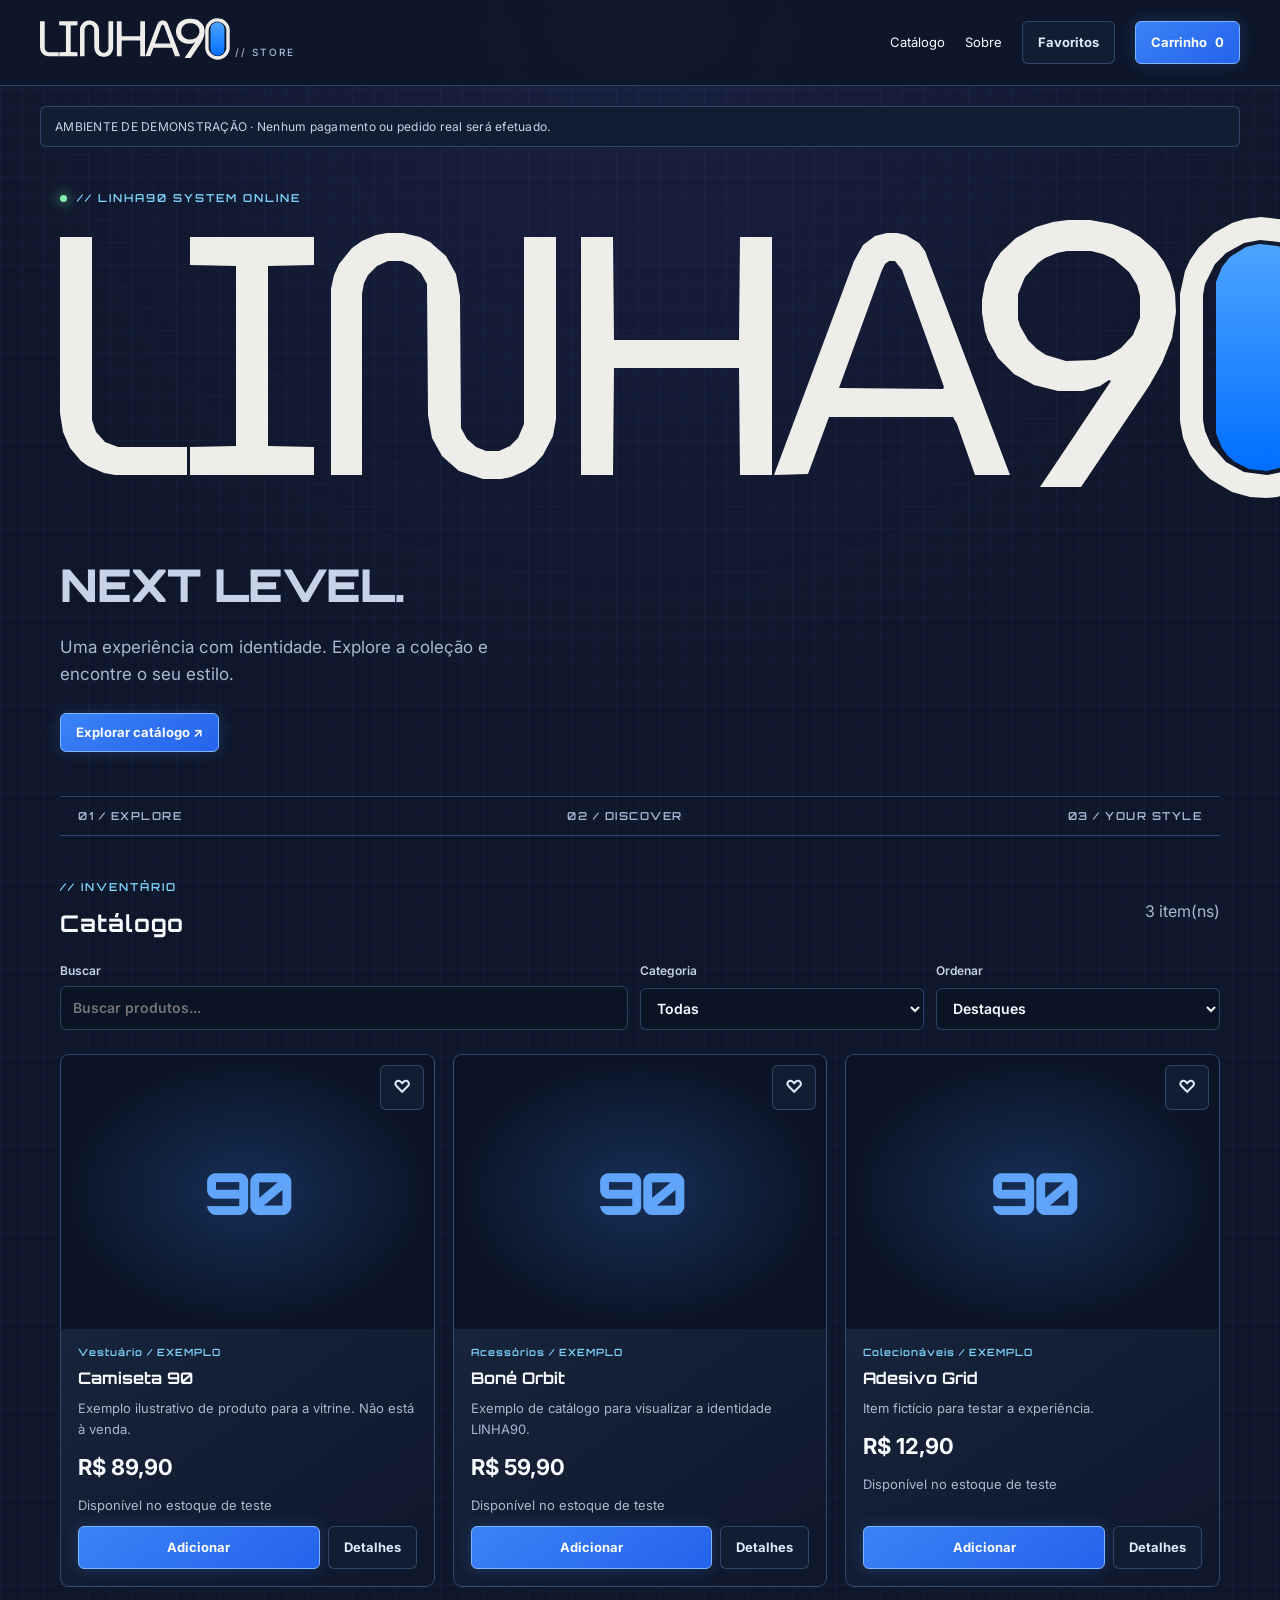
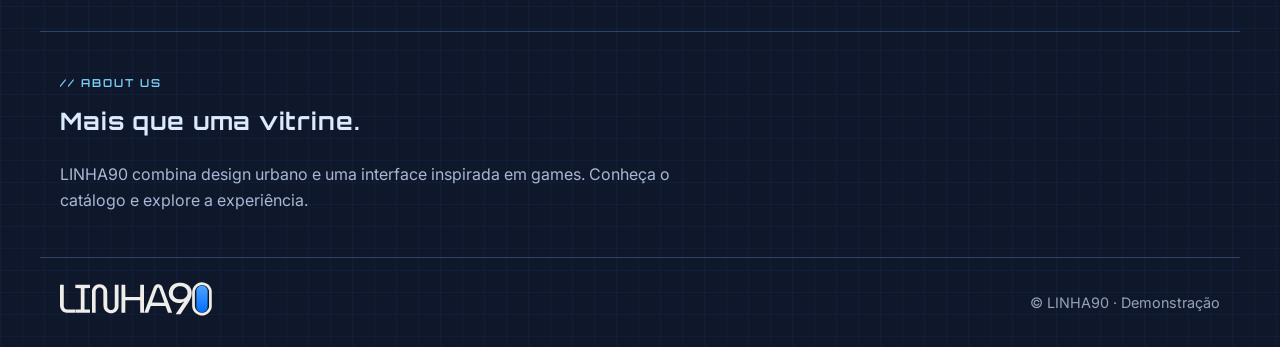
==== commit 0bb4853b: "style: aplica identidade e degradê oficial da LINHA90" ====
--- a/index.html
+++ b/index.html
@@ -3,7 +3,8 @@
 <head>
 <meta charset="utf-8">
 <meta name="viewport" content="width=device-width,initial-scale=1">
-<meta name="theme-color" content="#0f172a">
+<meta name="theme-color" content="#1a1a1a">
+<link rel="icon" type="image/svg+xml" href="assets/favicon.svg">
 <meta name="description" content="LINHA90 — uma nova experiência de loja.">
 <title>LINHA90 | Loja</title>
 <link rel="preconnect" href="https://fonts.googleapis.com">
@@ -15,15 +16,15 @@
 </head>
 <body class="store-page" data-page="store">
 <a class="skip" href="#catalogo">Pular para o catálogo</a>
-<nav class="nav"><a class="brand" href="./">LINHA<span>90</span><small> // STORE</small></a><div class="navlinks"><a href="#catalogo">Catálogo</a><a href="#sobre">Sobre</a><button id="favorites" class="ghost" type="button" aria-pressed="false">Favoritos</button><button id="cart-open" type="button" class="action">Carrinho <span id="cart-count">0</span></button></div></nav>
+<nav class="nav"><a class="brand" href="./"><img class="brand-logo" src="assets/linha90-light.svg" alt="LINHA90" width="190" height="42"><small> // STORE</small></a><div class="navlinks"><a href="#catalogo">Catálogo</a><a href="#sobre">Sobre</a><button id="favorites" class="ghost" type="button" aria-pressed="false">Favoritos</button><button id="cart-open" type="button" class="action">Carrinho <span id="cart-count">0</span></button></div></nav>
 <main>
 <div class="notice" role="status">AMBIENTE DE DEMONSTRAÇÃO · Nenhum pagamento ou pedido real será efetuado.</div>
-<section class="hero"><div><div class="eyebrow"><i></i> // LINHA90 SYSTEM ONLINE</div><h1>LINHA<span>90</span><br> <em>NEXT LEVEL.</em></h1><p>Uma experiência com identidade. Explore a coleção e encontre o seu estilo.</p><a class="action" href="#catalogo">Explorar catálogo ↗</a></div><div class="hero-art" aria-hidden="true"><div class="orbit orbit-a"></div><div class="orbit orbit-b"></div><div class="art-core">90</div><div class="art-tag">[ LEVEL 01 ]</div><div class="art-cross">+</div></div></section>
+<section class="hero"><div><div class="eyebrow"><i></i> // LINHA90 SYSTEM ONLINE</div><h1><img class="hero-logo" src="assets/linha90-light.svg" alt="LINHA90" width="1288" height="282"><em>NEXT LEVEL.</em></h1><p>Uma experiência com identidade. Explore a coleção e encontre o seu estilo.</p><a class="action" href="#catalogo">Explorar catálogo ↗</a></div><div class="hero-art" aria-hidden="true"><div class="orbit orbit-a"></div><div class="orbit orbit-b"></div><div class="art-core"><img src="assets/linha90-dark.svg" alt="" width="1272" height="282"></div><div class="art-tag">[ LEVEL 01 ]</div><div class="art-cross">+</div></div></section>
 <div class="hud-strip"><span>01 / EXPLORE</span><span>02 / DISCOVER</span><span>03 / YOUR STYLE</span></div>
 <section id="catalogo" class="catalog"><div class="heading"><div><div class="eyebrow">// INVENTÁRIO</div><h2>Catálogo</h2></div><span id="result-count" class="muted"></span></div><div class="toolbar"><label><span>Buscar</span><input id="search" type="search" placeholder="Buscar produtos..."></label><label><span>Categoria</span><select id="category"><option value="">Todas</option></select></label><label><span>Ordenar</span><select id="sort"><option value="new">Destaques</option><option value="asc">Menor preço</option><option value="desc">Maior preço</option><option value="name">Nome</option></select></label></div><div id="product-grid" class="products" aria-live="polite"></div></section>
 <section id="sobre" class="about"><div class="eyebrow">// ABOUT US</div><h2>Mais que uma vitrine.</h2><p>LINHA90 combina design urbano e uma interface inspirada em games. Conheça o catálogo e explore a experiência.</p></section>
 </main>
-<footer class="store-footer"><a class="brand" href="./">LINHA<span>90</span></a><span>© LINHA90 · Demonstração</span></footer>
+<footer class="store-footer"><a class="brand" href="./"><img class="brand-logo" src="assets/linha90-light.svg" alt="LINHA90" width="152" height="34"></a><span>© LINHA90 · Demonstração</span></footer>
 <dialog id="product-dialog" class="modal"><div class="dialog-head"><h2>Detalhes</h2><button class="ghost close-dialog" type="button" aria-label="Fechar">×</button></div><div id="product-detail"></div></dialog>
 <dialog id="cart-dialog" class="modal"><div class="dialog-head"><h2>Seu carrinho</h2><button class="ghost close-dialog" type="button" aria-label="Fechar">×</button></div><div id="cart-items"></div><div id="cart-summary"></div><button id="demo-order" class="action full" type="button">Simular pedido</button><p class="muted small">Simulação local, sem dados pessoais, cobrança ou entrega.</p></dialog>
 <div id="toast" role="status" aria-live="polite"></div>
--- a/store.css
+++ b/store.css
@@ -0,0 +1,47 @@
+:root{--bg:#0f172a;--panel:#1b2b44;--panel2:#17263d;--line:rgba(125,182,255,.28);--blue:#3b82f6;--electric:#60a5fa;--cyan:#7dd3fc;--text:#f8fbff;--muted:#a8b7d4;--green:#86efac;--heading:Orbitron,Inter,sans-serif}
+.store-page{min-height:100vh;color:var(--text)}
+.store-page a{color:inherit;text-decoration:none}
+.store-page button,.store-page input,.store-page select,.store-page textarea{font:inherit}
+.store-page button,.store-page a{touch-action:manipulation}
+.store-page button{cursor:pointer}
+.store-page :focus-visible{outline:2px solid var(--cyan);outline-offset:3px}
+.store-page button:disabled{opacity:.45;cursor:not-allowed}
+.store-page [hidden]{display:none!important}
+.skip{position:absolute;top:-100px;left:12px;background:#fff;color:#000!important;padding:10px;z-index:20}.skip:focus{top:10px}
+.nav{position:sticky;top:0;z-index:5;display:flex;align-items:center;justify-content:space-between;gap:20px;padding:18px max(22px,calc((100vw - 1200px)/2));background:rgba(15,23,42,.96);backdrop-filter:blur(10px);border-bottom:1px solid var(--line)}
+.brand{font:900 clamp(20px,2.4vw,29px)/1.2 var(--heading);letter-spacing:-1.5px;white-space:nowrap}.brand span,.hero h1 span{color:var(--electric)}.brand small{font:500 10px Inter,sans-serif;letter-spacing:2px;color:var(--muted);vertical-align:middle}
+.navlinks{display:flex;gap:20px;align-items:center;font-size:13px}.navlinks>a:hover{color:var(--cyan)}
+.action,.ghost{display:inline-flex;align-items:center;justify-content:center;gap:8px;border-radius:6px;padding:10px 15px;font-weight:700!important;font-size:13px!important;line-height:1.3;transition:background .2s,box-shadow .2s,transform .2s}
+.action{background:linear-gradient(145deg,#3b82f6,#2563eb);border:1px solid #7db6ff;color:white;box-shadow:0 0 15px rgba(59,130,246,.25)}.action:hover:not(:disabled){box-shadow:0 0 20px rgba(96,165,250,.45);transform:translateY(-2px)}
+.ghost{background:#111d30;color:#dbeafe;border:1px solid var(--line)}.ghost:hover,.ghost[aria-pressed=true]{border-color:var(--electric);color:var(--cyan)}.full{width:100%}
+.notice{max-width:1200px;margin:20px auto 0;padding:10px 14px;border:1px solid var(--line);color:#c7d2e6;font-size:12px;letter-spacing:.25px;background:#111d30;border-radius:6px}
+.store-page main>section{max-width:1200px;padding:44px 20px;text-align:left}
+.hero{display:grid;grid-template-columns:1.2fr 1fr;align-items:center;min-height:420px;gap:25px}
+.eyebrow{font:600 11px var(--heading);letter-spacing:2px;color:var(--cyan);margin-bottom:12px}
+.eyebrow i{display:inline-block;width:7px;height:7px;background:var(--green);border-radius:50%;box-shadow:0 0 12px var(--green);margin-right:5px}
+.hero h1{font:900 clamp(50px,8.2vw,105px)/.98 var(--heading);letter-spacing:-5px;margin:10px 0 20px}.hero h1 em{font-size:.43em;font-style:normal;letter-spacing:-1px;color:#c7d2e6}
+.hero p{max-width:440px;color:var(--muted);font-size:17px;margin:0 0 25px}
+.hero-art{aspect-ratio:1.2;position:relative;display:grid;place-items:center;overflow:hidden;background:radial-gradient(ellipse,rgba(59,130,246,.24),transparent 63%);isolation:isolate}
+.orbit{position:absolute;width:70%;aspect-ratio:1;border:1px solid rgba(96,165,250,.36);border-radius:30%;transform:rotate(45deg)}.orbit-a{animation:spin 25s linear infinite}.orbit-b{width:52%;border:1px dashed var(--cyan);animation:spin 32s linear infinite reverse}
+@keyframes spin{to{transform:rotate(405deg)}}.art-core{font:900 clamp(80px,15vw,200px)/1 var(--heading);color:var(--electric);text-shadow:0 0 30px rgba(96,165,250,.6);letter-spacing:-10px}.art-tag,.art-cross{position:absolute;font:600 12px var(--heading);color:var(--cyan);bottom:9%;left:10%}.art-cross{left:auto;right:10%;top:9%;font-size:30px}
+.hud-strip{display:flex;justify-content:space-between;max-width:1160px;margin:auto;padding:12px 18px;border-block:1px solid var(--line);font:600 11px var(--heading);color:var(--muted);letter-spacing:1.5px}
+.heading{display:flex;justify-content:space-between;align-items:center;gap:15px;margin:0 0 18px}.heading h1,.heading h2,.admin-panel h2{font-family:var(--heading);margin:0;color:var(--text)}.heading h1{font-size:clamp(23px,3vw,34px)}.heading h2,.admin-panel h2{font-size:23px}
+.muted{color:var(--muted)}.small{font-size:12px}
+.toolbar{display:grid;grid-template-columns:2fr 1fr 1fr;gap:12px;margin-bottom:24px}
+.store-page label{display:grid;gap:6px;color:#c7d2e6;font-size:12px;font-weight:600;text-align:left}
+.store-page input:not([type=checkbox]),.store-page select,.store-page textarea{width:100%;min-width:0;padding:10px 12px;background:#0b1425;color:var(--text);border:1px solid var(--line);border-radius:6px;font-size:14px}
+.products{display:grid;grid-template-columns:repeat(3,minmax(0,1fr));gap:18px}
+.product{display:flex;flex-direction:column;overflow:hidden;background:linear-gradient(145deg,var(--panel),var(--bg));border:1px solid var(--line);border-radius:9px;transition:transform .2s,border-color .2s;position:relative}.product:hover{transform:translateY(-3px);border-color:var(--electric)}
+.product-media{aspect-ratio:1.36;display:grid;place-items:center;background:radial-gradient(ellipse at center,rgba(59,130,246,.24),transparent 70%),#0b1425;color:var(--electric);font:900 58px var(--heading);overflow:hidden;letter-spacing:-5px}
+.product-media img{width:100%;height:100%;object-fit:contain}
+.product-body{padding:17px;display:flex;flex-direction:column;gap:10px;flex:1}.product h3{font:700 16px var(--heading);margin:0}.product .price{font-size:22px;font-weight:700}.product p{color:var(--muted);font-size:13px;margin:0}.product-actions{display:flex;gap:8px;margin-top:auto}.product-actions button:first-child{flex:1}.tag{font:600 10px var(--heading);letter-spacing:1px;color:var(--cyan)}
+.fav{position:absolute;right:10px;top:10px;font-size:18px!important;padding:7px 12px}.empty{grid-column:1/-1;padding:34px;background:var(--panel2);border:1px dashed var(--line);border-radius:7px;color:var(--muted);text-align:center}
+.about{border-top:1px solid var(--line)}.about p{color:var(--muted);max-width:650px}.store-footer{display:flex;align-items:center;justify-content:space-between;gap:15px;max-width:1200px;margin:auto;padding:24px 20px;border-top:1px solid var(--line)}
+.modal{position:fixed;inset:0;margin:auto;width:min(540px,calc(100% - 24px));max-height:90vh;overflow:auto;background:#142238;border:1px solid var(--electric);border-radius:10px;padding:24px;color:var(--text);box-shadow:0 0 40px rgba(0,0,0,.6)}
+.modal::backdrop{background:rgba(3,8,20,.8)}.dialog-head{display:flex;justify-content:space-between;align-items:center;gap:14px;margin-bottom:15px}.dialog-head h2{margin:0;font-size:20px}
+.cart-row{display:flex;align-items:center;justify-content:space-between;gap:10px;padding:14px 0;border-bottom:1px solid var(--line)}.cart-row .qty{display:flex;align-items:center;gap:8px}.cart-total{display:flex;justify-content:space-between;padding:20px 0;font-size:18px;font-weight:700}.modal p{margin:12px 0}
+#toast{position:fixed;bottom:20px;right:20px;max-width:calc(100% - 40px);z-index:30;border:1px solid var(--electric);background:#17263d;border-radius:6px;padding:12px 16px;color:#dbeafe;display:none}
+#toast.on{display:block}
+.admin-wrap{max-width:1280px;margin:auto;padding:20px}.admin-wrap>.notice{margin:0 0 24px}.admin-shell{display:grid;grid-template-columns:220px minmax(0,1fr);gap:20px}.admin-menu{display:flex;flex-direction:column;gap:6px;padding:10px;border:1px solid var(--line);border-radius:8px;background:var(--panel2);height:fit-content}.admin-menu button{text-align:left;padding:12px;color:#c7d2e6;background:transparent;border:1px solid transparent;border-radius:5px;font-size:13px;font-weight:600}.admin-menu button.selected{background:#1d365b;border-color:var(--line);color:var(--cyan)}.admin-panel{max-width:none;padding:0;text-align:left}.admin-panel>h2{margin-bottom:18px}.kpis{display:grid;grid-template-columns:repeat(3,minmax(0,1fr));gap:12px;margin:16px 0}.kpi,.panel-box{background:linear-gradient(145deg,var(--panel),var(--bg));border:1px solid var(--line);border-radius:8px;padding:18px}.kpi strong{display:block;font:700 clamp(16px,2.2vw,25px) var(--heading);color:var(--cyan);margin-top:6px;overflow-wrap:anywhere}.kpi span{color:var(--muted);font-size:12px}.panel-box{margin:15px 0}.panel-box h3{font-size:16px;margin-bottom:10px}.panel-box p{margin-bottom:16px}.table-scroll{overflow:auto;margin:16px 0}.store-page table{border-collapse:collapse;width:100%;min-width:600px;font-size:13px}.store-page th,.store-page td{padding:11px 9px;border-bottom:1px solid var(--line);text-align:left;vertical-align:middle}.store-page th{color:var(--muted);font-size:11px;text-transform:uppercase}.store-page td button{margin:2px}.store-page td select{min-width:155px}.form-grid{display:grid;grid-template-columns:1fr 1fr;gap:10px}.product-form{display:grid;gap:12px}.product-form .check{display:flex;align-items:center}
+@media(max-width:760px){.nav{position:static;flex-wrap:wrap;padding:14px 18px;gap:12px}.navlinks{width:100%;flex-wrap:wrap;gap:9px}.navlinks>a{font-size:12px}.brand small{display:none}.notice{margin:12px 16px 0}.hero{grid-template-columns:1fr;min-height:0;gap:5px}.hero h1{letter-spacing:-3px}.hero-art{max-width:340px;justify-self:center;width:100%}.store-page main>section{padding:25px 18px}.hud-strip{font-size:9px;gap:8px;margin:0 18px}.toolbar{grid-template-columns:1fr 1fr}.toolbar label:first-child{grid-column:1/-1}.products{grid-template-columns:repeat(2,minmax(0,1fr));gap:10px}.product-body{padding:12px}.product-actions{flex-wrap:wrap}.product h3{font-size:13px}.product .price{font-size:18px}.admin-shell{grid-template-columns:1fr}.admin-menu{display:grid;grid-template-columns:repeat(2,1fr)}.kpis{grid-template-columns:repeat(2,minmax(0,1fr))}.store-footer{flex-wrap:wrap}}
+@media(max-width:360px){.products,.kpis,.form-grid{grid-template-columns:1fr}}@media(prefers-reduced-motion:reduce){*,*::before,*::after{animation:none!important;transition:none!important;scroll-behavior:auto!important}}
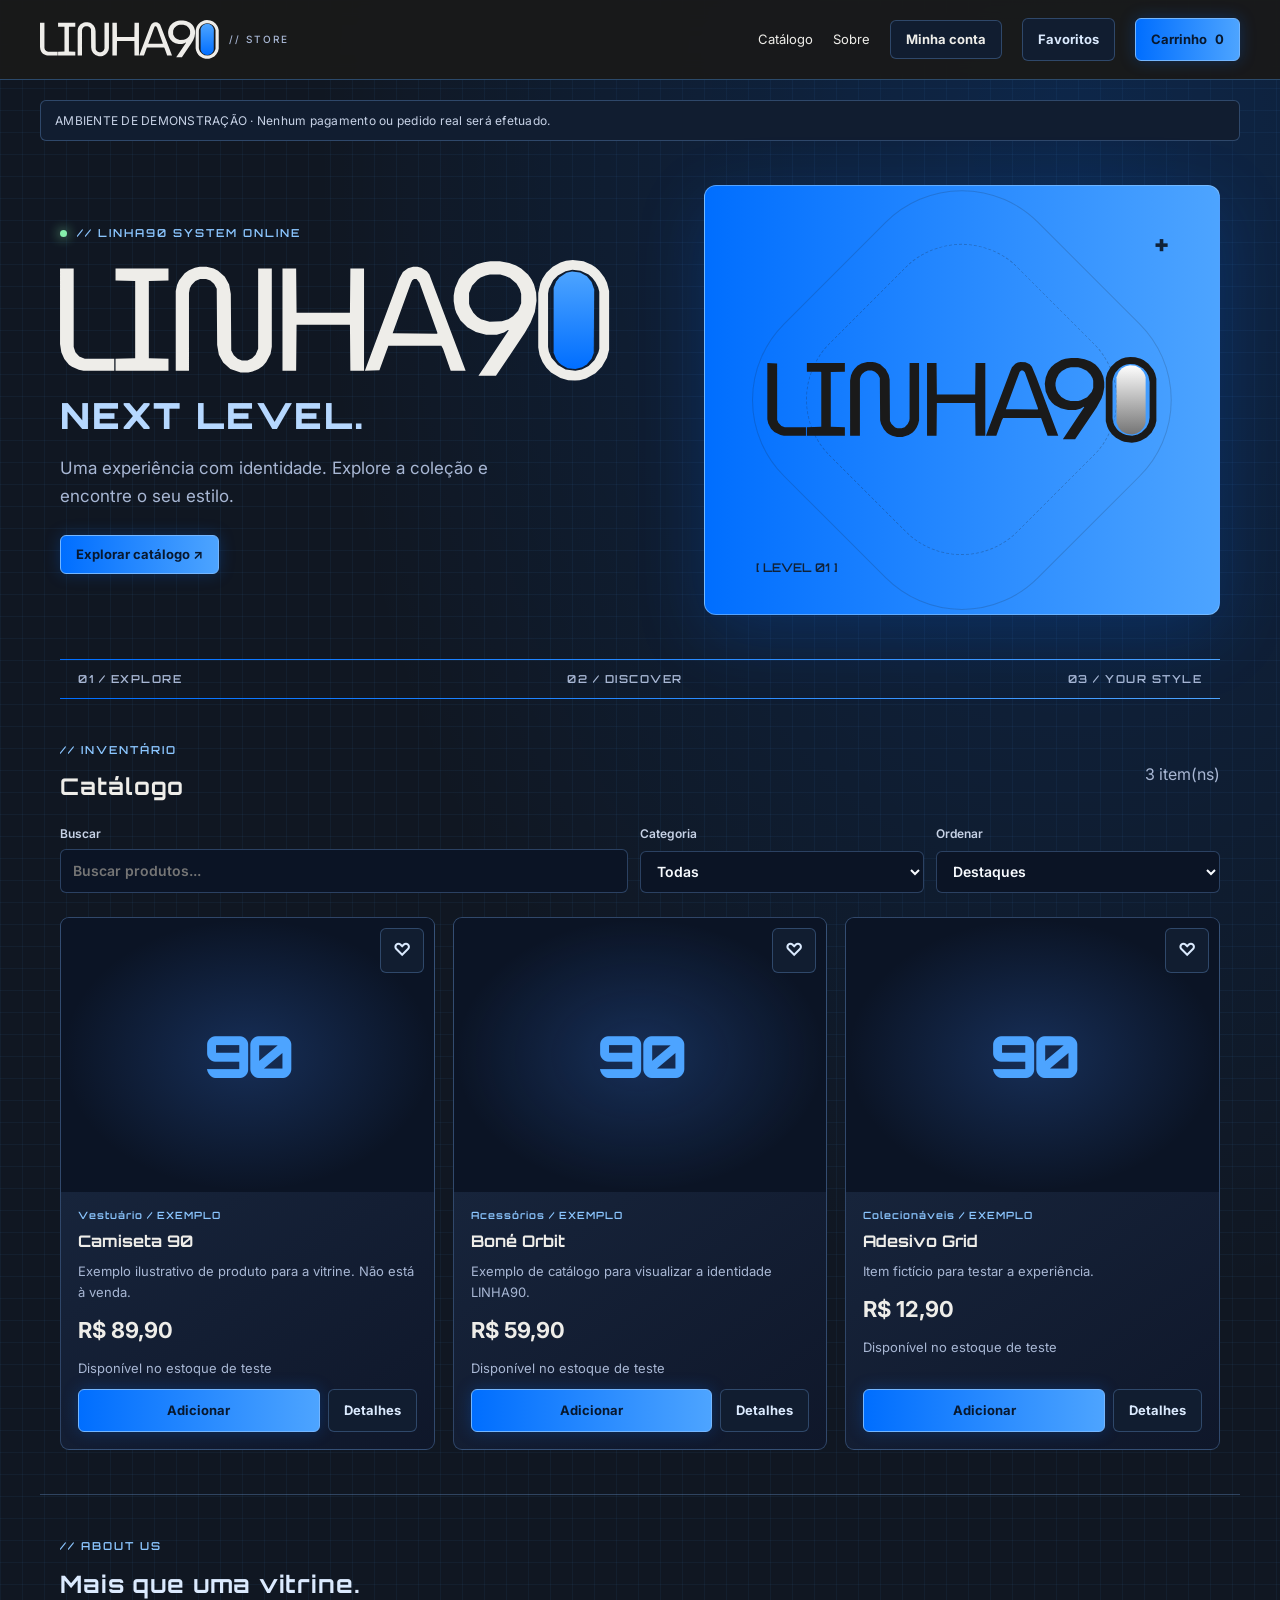
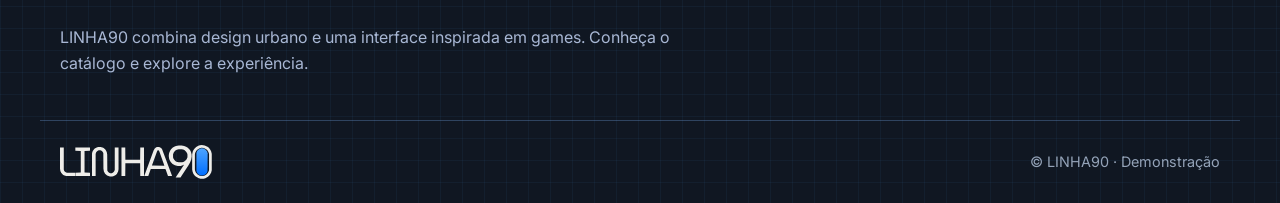
==== commit eed25288: "fix: identidade da aba e navegação de conta LINHA90" ====
--- a/index.html
+++ b/index.html
@@ -4,9 +4,9 @@
 <meta charset="utf-8">
 <meta name="viewport" content="width=device-width,initial-scale=1">
 <meta name="theme-color" content="#1a1a1a">
-<link rel="icon" type="image/svg+xml" href="assets/favicon.svg">
+<link rel="icon" type="image/svg+xml" href="assets/favicon.svg?v=2">
 <meta name="description" content="LINHA90 — uma nova experiência de loja.">
-<title>LINHA90 | Loja</title>
+<title>LINHA90</title>
 <link rel="preconnect" href="https://fonts.googleapis.com">
 <link rel="preconnect" href="https://fonts.gstatic.com" crossorigin>
 <link href="https://fonts.googleapis.com/css2?family=Orbitron:wght@400;600;700;900&family=Inter:wght@400;500;600;700&display=swap" rel="stylesheet">
@@ -16,7 +16,7 @@
 </head>
 <body class="store-page" data-page="store">
 <a class="skip" href="#catalogo">Pular para o catálogo</a>
-<nav class="nav"><a class="brand" href="./"><img class="brand-logo" src="assets/linha90-light.svg" alt="LINHA90" width="190" height="42"><small> // STORE</small></a><div class="navlinks"><a href="#catalogo">Catálogo</a><a href="#sobre">Sobre</a><button id="favorites" class="ghost" type="button" aria-pressed="false">Favoritos</button><button id="cart-open" type="button" class="action">Carrinho <span id="cart-count">0</span></button></div></nav>
+<nav class="nav"><a class="brand" href="./"><img class="brand-logo" src="assets/linha90-light.svg" alt="LINHA90" width="190" height="42"><small> // STORE</small></a><div class="navlinks"><a href="#catalogo">Catálogo</a><a href="#sobre">Sobre</a><a class="ghost" href="conta.html">Minha conta</a><button id="favorites" class="ghost" type="button" aria-pressed="false">Favoritos</button><button id="cart-open" type="button" class="action">Carrinho <span id="cart-count">0</span></button></div></nav>
 <main>
 <div class="notice" role="status">AMBIENTE DE DEMONSTRAÇÃO · Nenhum pagamento ou pedido real será efetuado.</div>
 <section class="hero"><div><div class="eyebrow"><i></i> // LINHA90 SYSTEM ONLINE</div><h1><img class="hero-logo" src="assets/linha90-light.svg" alt="LINHA90" width="1288" height="282"><em>NEXT LEVEL.</em></h1><p>Uma experiência com identidade. Explore a coleção e encontre o seu estilo.</p><a class="action" href="#catalogo">Explorar catálogo ↗</a></div><div class="hero-art" aria-hidden="true"><div class="orbit orbit-a"></div><div class="orbit orbit-b"></div><div class="art-core"><img src="assets/linha90-dark.svg" alt="" width="1272" height="282"></div><div class="art-tag">[ LEVEL 01 ]</div><div class="art-cross">+</div></div></section>
--- a/store.css
+++ b/store.css
@@ -45,3 +45,15 @@
 .admin-wrap{max-width:1280px;margin:auto;padding:20px}.admin-wrap>.notice{margin:0 0 24px}.admin-shell{display:grid;grid-template-columns:220px minmax(0,1fr);gap:20px}.admin-menu{display:flex;flex-direction:column;gap:6px;padding:10px;border:1px solid var(--line);border-radius:8px;background:var(--panel2);height:fit-content}.admin-menu button{text-align:left;padding:12px;color:#c7d2e6;background:transparent;border:1px solid transparent;border-radius:5px;font-size:13px;font-weight:600}.admin-menu button.selected{background:#1d365b;border-color:var(--line);color:var(--cyan)}.admin-panel{max-width:none;padding:0;text-align:left}.admin-panel>h2{margin-bottom:18px}.kpis{display:grid;grid-template-columns:repeat(3,minmax(0,1fr));gap:12px;margin:16px 0}.kpi,.panel-box{background:linear-gradient(145deg,var(--panel),var(--bg));border:1px solid var(--line);border-radius:8px;padding:18px}.kpi strong{display:block;font:700 clamp(16px,2.2vw,25px) var(--heading);color:var(--cyan);margin-top:6px;overflow-wrap:anywhere}.kpi span{color:var(--muted);font-size:12px}.panel-box{margin:15px 0}.panel-box h3{font-size:16px;margin-bottom:10px}.panel-box p{margin-bottom:16px}.table-scroll{overflow:auto;margin:16px 0}.store-page table{border-collapse:collapse;width:100%;min-width:600px;font-size:13px}.store-page th,.store-page td{padding:11px 9px;border-bottom:1px solid var(--line);text-align:left;vertical-align:middle}.store-page th{color:var(--muted);font-size:11px;text-transform:uppercase}.store-page td button{margin:2px}.store-page td select{min-width:155px}.form-grid{display:grid;grid-template-columns:1fr 1fr;gap:10px}.product-form{display:grid;gap:12px}.product-form .check{display:flex;align-items:center}
 @media(max-width:760px){.nav{position:static;flex-wrap:wrap;padding:14px 18px;gap:12px}.navlinks{width:100%;flex-wrap:wrap;gap:9px}.navlinks>a{font-size:12px}.brand small{display:none}.notice{margin:12px 16px 0}.hero{grid-template-columns:1fr;min-height:0;gap:5px}.hero h1{letter-spacing:-3px}.hero-art{max-width:340px;justify-self:center;width:100%}.store-page main>section{padding:25px 18px}.hud-strip{font-size:9px;gap:8px;margin:0 18px}.toolbar{grid-template-columns:1fr 1fr}.toolbar label:first-child{grid-column:1/-1}.products{grid-template-columns:repeat(2,minmax(0,1fr));gap:10px}.product-body{padding:12px}.product-actions{flex-wrap:wrap}.product h3{font-size:13px}.product .price{font-size:18px}.admin-shell{grid-template-columns:1fr}.admin-menu{display:grid;grid-template-columns:repeat(2,1fr)}.kpis{grid-template-columns:repeat(2,minmax(0,1fr))}.store-footer{flex-wrap:wrap}}
 @media(max-width:360px){.products,.kpis,.form-grid{grid-template-columns:1fr}}@media(prefers-reduced-motion:reduce){*,*::before,*::after{animation:none!important;transition:none!important;scroll-behavior:auto!important}}
+
+/* Identidade visual da marca: degradê horizontal extraído do logo enviado. */
+:root{--brand-start:#006eff;--brand-end:#4da4ff;--brand-dark:#1a1a1a;--brand-white:#eeede9;--brand-gradient:linear-gradient(90deg,var(--brand-start),var(--brand-end));--blue:var(--brand-start);--electric:var(--brand-end);--cyan:#8bc6ff}
+.store-page{background-color:#101722;background-image:linear-gradient(rgba(77,164,255,.055) 1px,transparent 1px),linear-gradient(90deg,rgba(77,164,255,.055) 1px,transparent 1px),radial-gradient(ellipse at 84% 8%,rgba(0,110,255,.18),transparent 50%);background-size:22px 22px,22px 22px,auto;color:var(--brand-white)}
+.nav{background:rgba(26,26,26,.95);border-bottom:1px solid rgba(77,164,255,.35)}
+.brand{display:inline-flex;align-items:center;gap:10px;letter-spacing:0}.brand-logo{display:block;width:clamp(116px,14vw,190px);height:auto;object-fit:contain}.store-footer .brand-logo{width:152px}
+.hero h1{margin:20px 0;line-height:1.1}.hero-logo{display:block;width:min(100%,550px);height:auto}.hero h1 em{display:block;margin-top:15px;font-size:clamp(18px,3vw,36px);letter-spacing:2px;color:#b6d8ff}
+.hero-art{background:var(--brand-gradient);border:1px solid rgba(150,205,255,.55);border-radius:12px;box-shadow:0 20px 70px rgba(0,110,255,.20);aspect-ratio:1.2;isolation:isolate}
+.hero-art .orbit{border-color:rgba(26,26,26,.17);z-index:-1}.hero-art .orbit-b{border-color:rgba(26,26,26,.24)}.art-core{width:76%;font-size:0;letter-spacing:0;text-shadow:none}.art-core img{display:block;width:100%;height:auto}.art-tag,.art-cross{color:#102238}
+.store-page .action{background:var(--brand-gradient);color:#08182e;border:1px solid #74b6ff;box-shadow:0 0 16px rgba(0,110,255,.25)}.store-page .action:hover:not(:disabled){background:linear-gradient(90deg,#2585ff,#76b9ff);box-shadow:0 0 22px rgba(77,164,255,.5)}
+.store-page .heading h2,.store-page .heading h1{color:var(--brand-white)}.hud-strip{border-image:var(--brand-gradient) 1}.product:hover,.ghost:hover{border-color:var(--brand-end)}.kpi strong{color:var(--brand-end)}.admin-menu button.selected{background:linear-gradient(90deg,rgba(0,110,255,.22),rgba(77,164,255,.1));border-left:3px solid var(--brand-start);color:#c6e3ff}
+@media(max-width:760px){.brand-logo{width:144px}.hero-logo{max-width:390px}.hero-art{max-width:420px;width:100%}.hero h1{letter-spacing:0}.hero h1 em{margin-top:12px;letter-spacing:1px}}
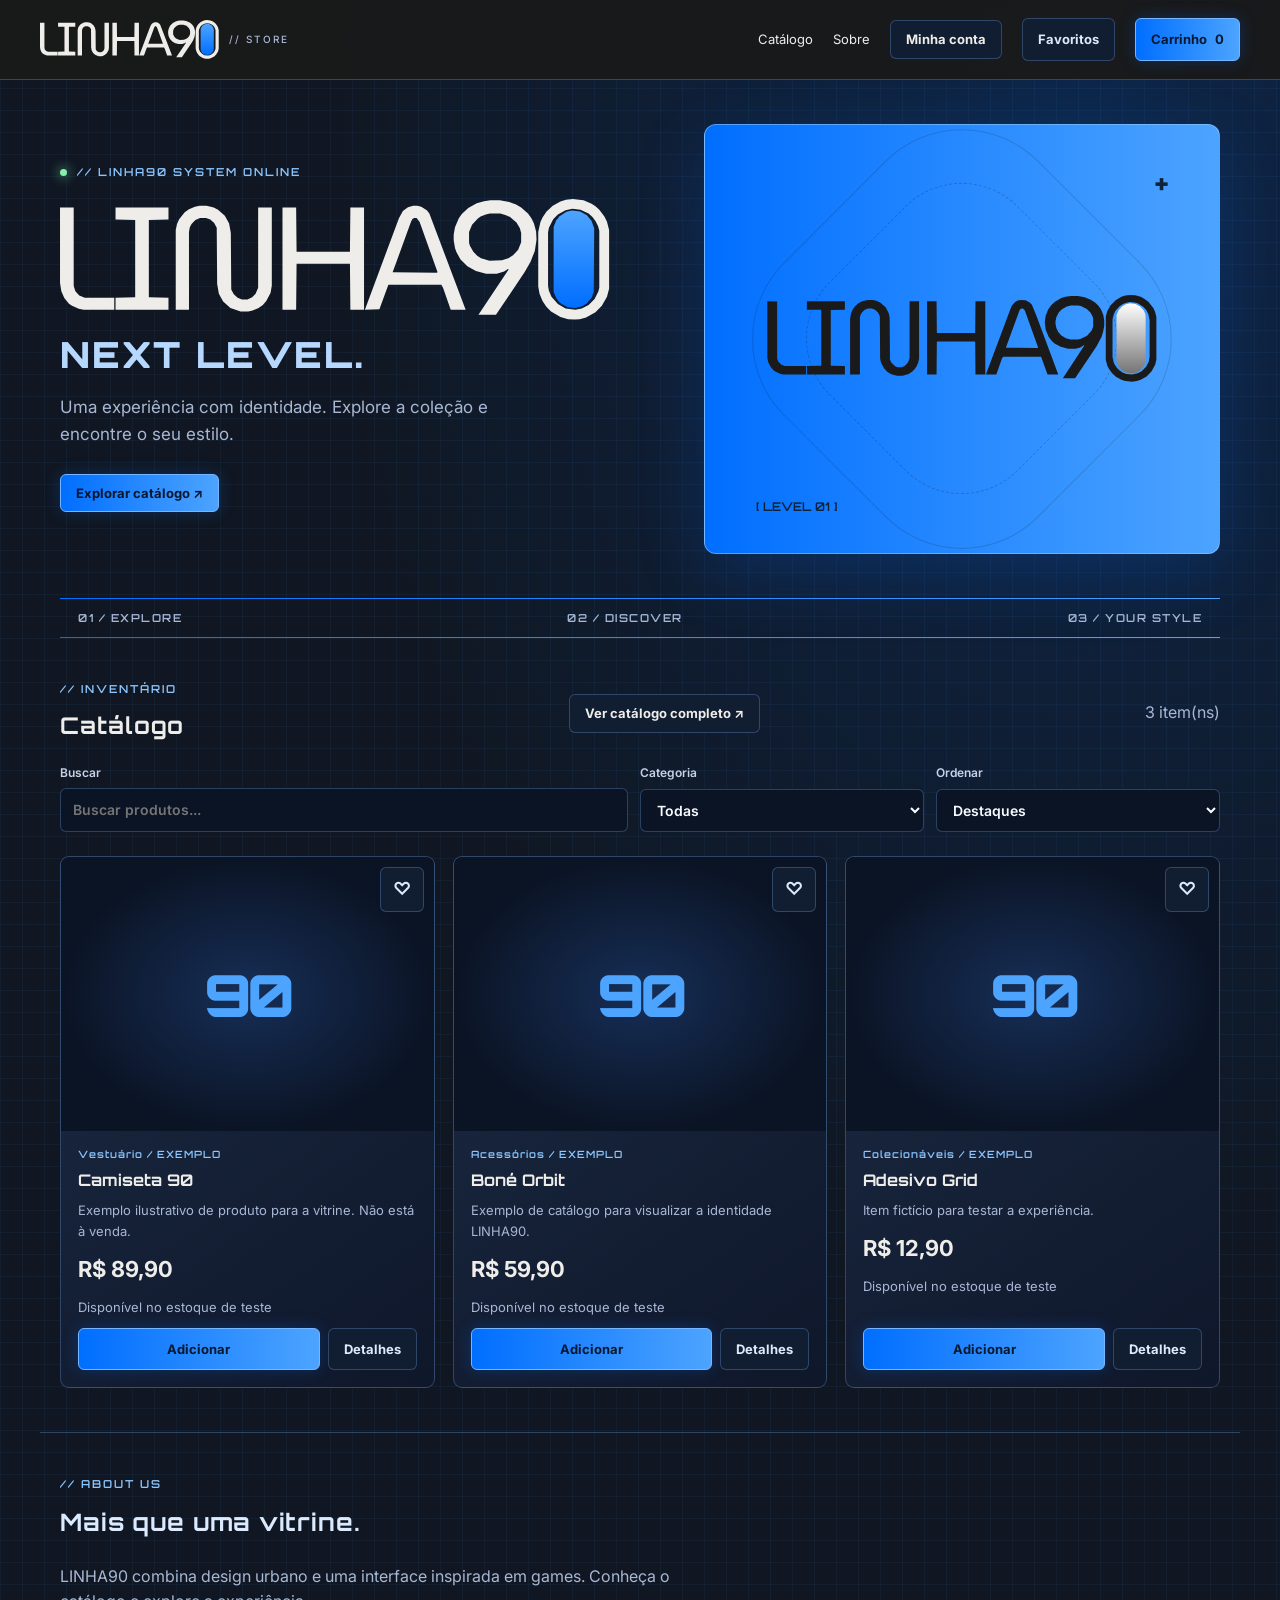
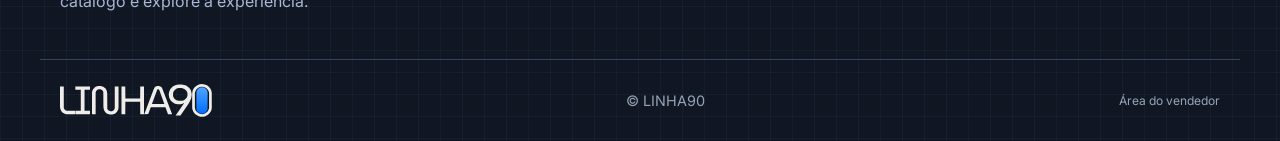
==== commit 7d20a618: "style: vitrine limpa e navegação para catálogo e vendedor" ====
--- a/index.html
+++ b/index.html
@@ -16,16 +16,16 @@
 </head>
 <body class="store-page" data-page="store">
 <a class="skip" href="#catalogo">Pular para o catálogo</a>
-<nav class="nav"><a class="brand" href="./"><img class="brand-logo" src="assets/linha90-light.svg" alt="LINHA90" width="190" height="42"><small> // STORE</small></a><div class="navlinks"><a href="#catalogo">Catálogo</a><a href="#sobre">Sobre</a><a class="ghost" href="conta.html">Minha conta</a><button id="favorites" class="ghost" type="button" aria-pressed="false">Favoritos</button><button id="cart-open" type="button" class="action">Carrinho <span id="cart-count">0</span></button></div></nav>
+<nav class="nav"><a class="brand" href="./"><img class="brand-logo" src="assets/linha90-light.svg" alt="LINHA90" width="190" height="42"><small> // STORE</small></a><div class="navlinks"><a href="catalogo.html">Catálogo</a><a href="#sobre">Sobre</a><a class="ghost" href="conta.html">Minha conta</a><button id="favorites" class="ghost" type="button" aria-pressed="false">Favoritos</button><button id="cart-open" type="button" class="action">Carrinho <span id="cart-count">0</span></button></div></nav>
 <main>
-<div class="notice" role="status">AMBIENTE DE DEMONSTRAÇÃO · Nenhum pagamento ou pedido real será efetuado.</div>
-<section class="hero"><div><div class="eyebrow"><i></i> // LINHA90 SYSTEM ONLINE</div><h1><img class="hero-logo" src="assets/linha90-light.svg" alt="LINHA90" width="1288" height="282"><em>NEXT LEVEL.</em></h1><p>Uma experiência com identidade. Explore a coleção e encontre o seu estilo.</p><a class="action" href="#catalogo">Explorar catálogo ↗</a></div><div class="hero-art" aria-hidden="true"><div class="orbit orbit-a"></div><div class="orbit orbit-b"></div><div class="art-core"><img src="assets/linha90-dark.svg" alt="" width="1272" height="282"></div><div class="art-tag">[ LEVEL 01 ]</div><div class="art-cross">+</div></div></section>
+
+<section class="hero"><div><div class="eyebrow"><i></i> // LINHA90 SYSTEM ONLINE</div><h1><img class="hero-logo" src="assets/linha90-light.svg" alt="LINHA90" width="1288" height="282"><em>NEXT LEVEL.</em></h1><p>Uma experiência com identidade. Explore a coleção e encontre o seu estilo.</p><a class="action" href="catalogo.html">Explorar catálogo ↗</a></div><div class="hero-art" aria-hidden="true"><div class="orbit orbit-a"></div><div class="orbit orbit-b"></div><div class="art-core"><img src="assets/linha90-dark.svg" alt="" width="1272" height="282"></div><div class="art-tag">[ LEVEL 01 ]</div><div class="art-cross">+</div></div></section>
 <div class="hud-strip"><span>01 / EXPLORE</span><span>02 / DISCOVER</span><span>03 / YOUR STYLE</span></div>
-<section id="catalogo" class="catalog"><div class="heading"><div><div class="eyebrow">// INVENTÁRIO</div><h2>Catálogo</h2></div><span id="result-count" class="muted"></span></div><div class="toolbar"><label><span>Buscar</span><input id="search" type="search" placeholder="Buscar produtos..."></label><label><span>Categoria</span><select id="category"><option value="">Todas</option></select></label><label><span>Ordenar</span><select id="sort"><option value="new">Destaques</option><option value="asc">Menor preço</option><option value="desc">Maior preço</option><option value="name">Nome</option></select></label></div><div id="product-grid" class="products" aria-live="polite"></div></section>
+<section id="catalogo" class="catalog"><div class="heading"><div><div class="eyebrow">// INVENTÁRIO</div><h2>Catálogo</h2></div><a class="ghost" href="catalogo.html">Ver catálogo completo ↗</a><span id="result-count" class="muted"></span></div><div class="toolbar"><label><span>Buscar</span><input id="search" type="search" placeholder="Buscar produtos..."></label><label><span>Categoria</span><select id="category"><option value="">Todas</option></select></label><label><span>Ordenar</span><select id="sort"><option value="new">Destaques</option><option value="asc">Menor preço</option><option value="desc">Maior preço</option><option value="name">Nome</option></select></label></div><div id="product-grid" class="products" aria-live="polite"></div></section>
 <section id="sobre" class="about"><div class="eyebrow">// ABOUT US</div><h2>Mais que uma vitrine.</h2><p>LINHA90 combina design urbano e uma interface inspirada em games. Conheça o catálogo e explore a experiência.</p></section>
 </main>
-<footer class="store-footer"><a class="brand" href="./"><img class="brand-logo" src="assets/linha90-light.svg" alt="LINHA90" width="152" height="34"></a><span>© LINHA90 · Demonstração</span></footer>
+<footer class="store-footer"><a class="brand" href="./"><img class="brand-logo" src="assets/linha90-light.svg" alt="LINHA90" width="152" height="34"></a><span>© LINHA90</span><a class="muted small" href="conta.html?acesso=vendedor">Área do vendedor</a></footer>
 <dialog id="product-dialog" class="modal"><div class="dialog-head"><h2>Detalhes</h2><button class="ghost close-dialog" type="button" aria-label="Fechar">×</button></div><div id="product-detail"></div></dialog>
-<dialog id="cart-dialog" class="modal"><div class="dialog-head"><h2>Seu carrinho</h2><button class="ghost close-dialog" type="button" aria-label="Fechar">×</button></div><div id="cart-items"></div><div id="cart-summary"></div><button id="demo-order" class="action full" type="button">Simular pedido</button><p class="muted small">Simulação local, sem dados pessoais, cobrança ou entrega.</p></dialog>
+<dialog id="cart-dialog" class="modal"><div class="dialog-head"><h2>Seu carrinho</h2><button class="ghost close-dialog" type="button" aria-label="Fechar">×</button></div><div id="cart-items"></div><div id="cart-summary"></div><button id="demo-order" class="action full" type="button" disabled>Finalizar pedido</button><p class="muted small">Compras online ainda indisponíveis.</p></dialog>
 <div id="toast" role="status" aria-live="polite"></div>
 </body></html>
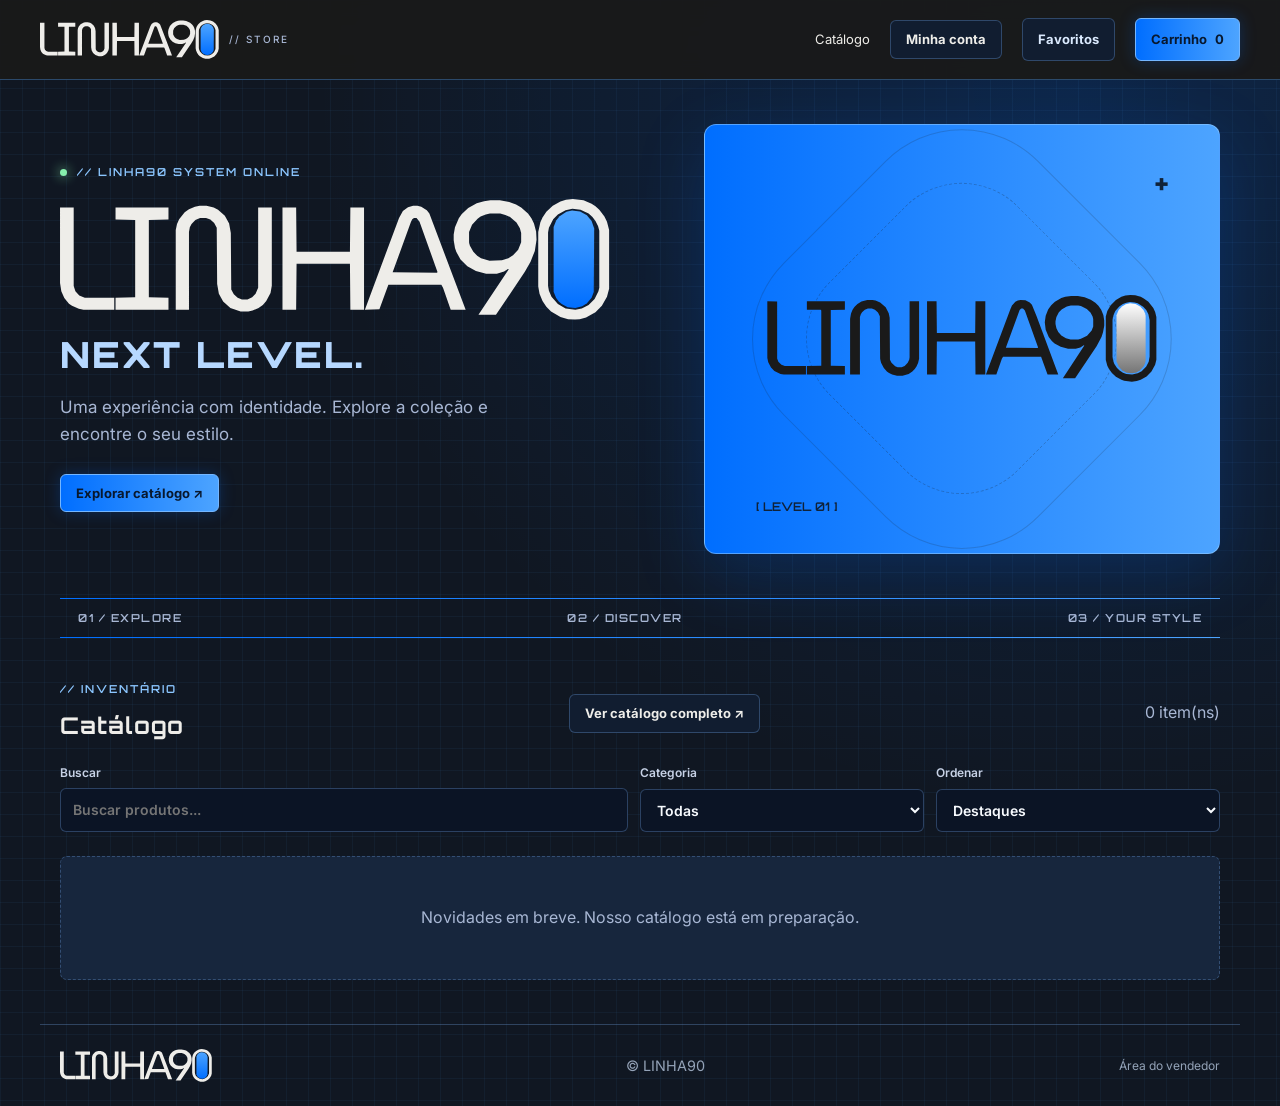
==== commit 7125a009: "style: remove seção Sobre e link de navegação" ====
--- a/index.html
+++ b/index.html
@@ -16,13 +16,13 @@
 </head>
 <body class="store-page" data-page="store">
 <a class="skip" href="#catalogo">Pular para o catálogo</a>
-<nav class="nav"><a class="brand" href="./"><img class="brand-logo" src="assets/linha90-light.svg" alt="LINHA90" width="190" height="42"><small> // STORE</small></a><div class="navlinks"><a href="catalogo.html">Catálogo</a><a href="#sobre">Sobre</a><a class="ghost" href="conta.html">Minha conta</a><button id="favorites" class="ghost" type="button" aria-pressed="false">Favoritos</button><button id="cart-open" type="button" class="action">Carrinho <span id="cart-count">0</span></button></div></nav>
+<nav class="nav"><a class="brand" href="./"><img class="brand-logo" src="assets/linha90-light.svg" alt="LINHA90" width="190" height="42"><small> // STORE</small></a><div class="navlinks"><a href="catalogo.html">Catálogo</a><a class="ghost" href="conta.html">Minha conta</a><button id="favorites" class="ghost" type="button" aria-pressed="false">Favoritos</button><button id="cart-open" type="button" class="action">Carrinho <span id="cart-count">0</span></button></div></nav>
 <main>
 
 <section class="hero"><div><div class="eyebrow"><i></i> // LINHA90 SYSTEM ONLINE</div><h1><img class="hero-logo" src="assets/linha90-light.svg" alt="LINHA90" width="1288" height="282"><em>NEXT LEVEL.</em></h1><p>Uma experiência com identidade. Explore a coleção e encontre o seu estilo.</p><a class="action" href="catalogo.html">Explorar catálogo ↗</a></div><div class="hero-art" aria-hidden="true"><div class="orbit orbit-a"></div><div class="orbit orbit-b"></div><div class="art-core"><img src="assets/linha90-dark.svg" alt="" width="1272" height="282"></div><div class="art-tag">[ LEVEL 01 ]</div><div class="art-cross">+</div></div></section>
 <div class="hud-strip"><span>01 / EXPLORE</span><span>02 / DISCOVER</span><span>03 / YOUR STYLE</span></div>
 <section id="catalogo" class="catalog"><div class="heading"><div><div class="eyebrow">// INVENTÁRIO</div><h2>Catálogo</h2></div><a class="ghost" href="catalogo.html">Ver catálogo completo ↗</a><span id="result-count" class="muted"></span></div><div class="toolbar"><label><span>Buscar</span><input id="search" type="search" placeholder="Buscar produtos..."></label><label><span>Categoria</span><select id="category"><option value="">Todas</option></select></label><label><span>Ordenar</span><select id="sort"><option value="new">Destaques</option><option value="asc">Menor preço</option><option value="desc">Maior preço</option><option value="name">Nome</option></select></label></div><div id="product-grid" class="products" aria-live="polite"></div></section>
-<section id="sobre" class="about"><div class="eyebrow">// ABOUT US</div><h2>Mais que uma vitrine.</h2><p>LINHA90 combina design urbano e uma interface inspirada em games. Conheça o catálogo e explore a experiência.</p></section>
+
 </main>
 <footer class="store-footer"><a class="brand" href="./"><img class="brand-logo" src="assets/linha90-light.svg" alt="LINHA90" width="152" height="34"></a><span>© LINHA90</span><a class="muted small" href="conta.html?acesso=vendedor">Área do vendedor</a></footer>
 <dialog id="product-dialog" class="modal"><div class="dialog-head"><h2>Detalhes</h2><button class="ghost close-dialog" type="button" aria-label="Fechar">×</button></div><div id="product-detail"></div></dialog>
--- a/store.css
+++ b/store.css
@@ -57,3 +57,6 @@
 .store-page .action{background:var(--brand-gradient);color:#08182e;border:1px solid #74b6ff;box-shadow:0 0 16px rgba(0,110,255,.25)}.store-page .action:hover:not(:disabled){background:linear-gradient(90deg,#2585ff,#76b9ff);box-shadow:0 0 22px rgba(77,164,255,.5)}
 .store-page .heading h2,.store-page .heading h1{color:var(--brand-white)}.hud-strip{border-image:var(--brand-gradient) 1}.product:hover,.ghost:hover{border-color:var(--brand-end)}.kpi strong{color:var(--brand-end)}.admin-menu button.selected{background:linear-gradient(90deg,rgba(0,110,255,.22),rgba(77,164,255,.1));border-left:3px solid var(--brand-start);color:#c6e3ff}
 @media(max-width:760px){.brand-logo{width:144px}.hero-logo{max-width:390px}.hero-art{max-width:420px;width:100%}.hero h1{letter-spacing:0}.hero h1 em{margin-top:12px;letter-spacing:1px}}
+
+/* Dedicated collection page */
+.store-page main>.catalog-hero{margin-top:28px;min-height:210px;display:flex;flex-direction:column;justify-content:center;border-radius:10px;border:1px solid var(--line);background:linear-gradient(100deg,rgba(0,110,255,.22),rgba(77,164,255,.05));padding:32px;max-width:min(1160px,calc(100% - 40px))}.catalog-hero h1{font:900 clamp(28px,5vw,60px)/1.15 var(--heading);letter-spacing:-2px;margin-bottom:12px}.catalog-hero h1 span{color:var(--brand-end)}.catalog-hero p{color:var(--muted);margin:0}.catalog .empty{padding:48px 20px}.store-footer a:hover{color:var(--brand-end)}.admin-gate{max-width:680px;margin:40px auto;padding:24px}.admin-gate h1{font:700 24px var(--heading);margin-bottom:12px}.admin-gate .ghost{margin-top:16px}
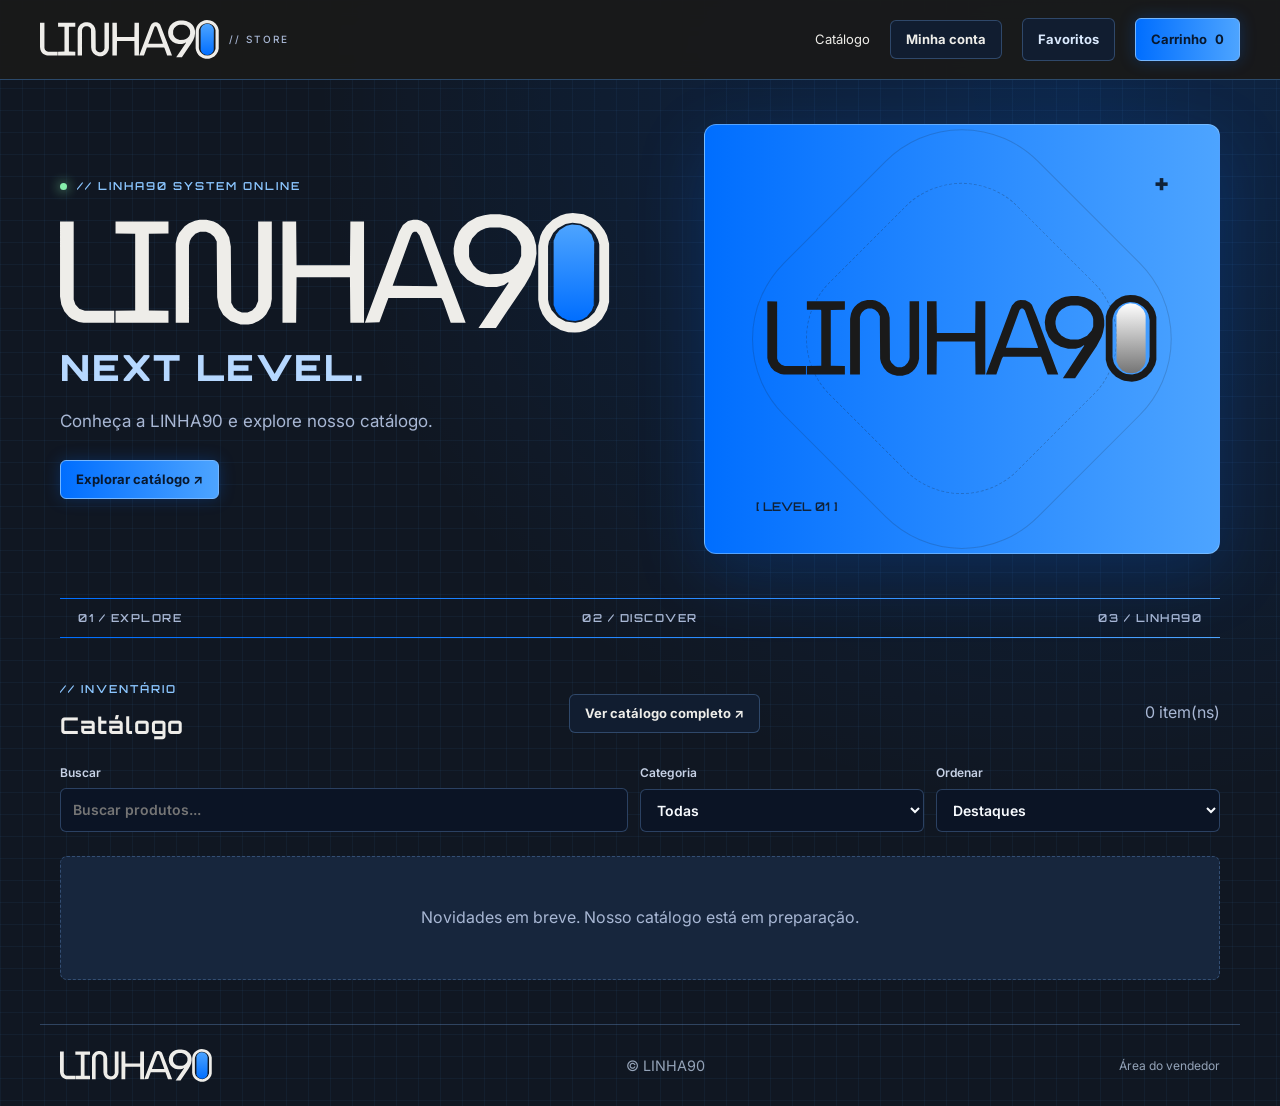
==== commit f3fda1b5: "refactor: remove linguagem de moda e streetwear da identidade LINHA90" ====
--- a/index.html
+++ b/index.html
@@ -19,8 +19,8 @@
 <nav class="nav"><a class="brand" href="./"><img class="brand-logo" src="assets/linha90-light.svg" alt="LINHA90" width="190" height="42"><small> // STORE</small></a><div class="navlinks"><a href="catalogo.html">Catálogo</a><a class="ghost" href="conta.html">Minha conta</a><button id="favorites" class="ghost" type="button" aria-pressed="false">Favoritos</button><button id="cart-open" type="button" class="action">Carrinho <span id="cart-count">0</span></button></div></nav>
 <main>
 
-<section class="hero"><div><div class="eyebrow"><i></i> // LINHA90 SYSTEM ONLINE</div><h1><img class="hero-logo" src="assets/linha90-light.svg" alt="LINHA90" width="1288" height="282"><em>NEXT LEVEL.</em></h1><p>Uma experiência com identidade. Explore a coleção e encontre o seu estilo.</p><a class="action" href="catalogo.html">Explorar catálogo ↗</a></div><div class="hero-art" aria-hidden="true"><div class="orbit orbit-a"></div><div class="orbit orbit-b"></div><div class="art-core"><img src="assets/linha90-dark.svg" alt="" width="1272" height="282"></div><div class="art-tag">[ LEVEL 01 ]</div><div class="art-cross">+</div></div></section>
-<div class="hud-strip"><span>01 / EXPLORE</span><span>02 / DISCOVER</span><span>03 / YOUR STYLE</span></div>
+<section class="hero"><div><div class="eyebrow"><i></i> // LINHA90 SYSTEM ONLINE</div><h1><img class="hero-logo" src="assets/linha90-light.svg" alt="LINHA90" width="1288" height="282"><em>NEXT LEVEL.</em></h1><p>Conheça a LINHA90 e explore nosso catálogo.</p><a class="action" href="catalogo.html">Explorar catálogo ↗</a></div><div class="hero-art" aria-hidden="true"><div class="orbit orbit-a"></div><div class="orbit orbit-b"></div><div class="art-core"><img src="assets/linha90-dark.svg" alt="" width="1272" height="282"></div><div class="art-tag">[ LEVEL 01 ]</div><div class="art-cross">+</div></div></section>
+<div class="hud-strip"><span>01 / EXPLORE</span><span>02 / DISCOVER</span><span>03 / LINHA90</span></div>
 <section id="catalogo" class="catalog"><div class="heading"><div><div class="eyebrow">// INVENTÁRIO</div><h2>Catálogo</h2></div><a class="ghost" href="catalogo.html">Ver catálogo completo ↗</a><span id="result-count" class="muted"></span></div><div class="toolbar"><label><span>Buscar</span><input id="search" type="search" placeholder="Buscar produtos..."></label><label><span>Categoria</span><select id="category"><option value="">Todas</option></select></label><label><span>Ordenar</span><select id="sort"><option value="new">Destaques</option><option value="asc">Menor preço</option><option value="desc">Maior preço</option><option value="name">Nome</option></select></label></div><div id="product-grid" class="products" aria-live="polite"></div></section>
 
 </main>
